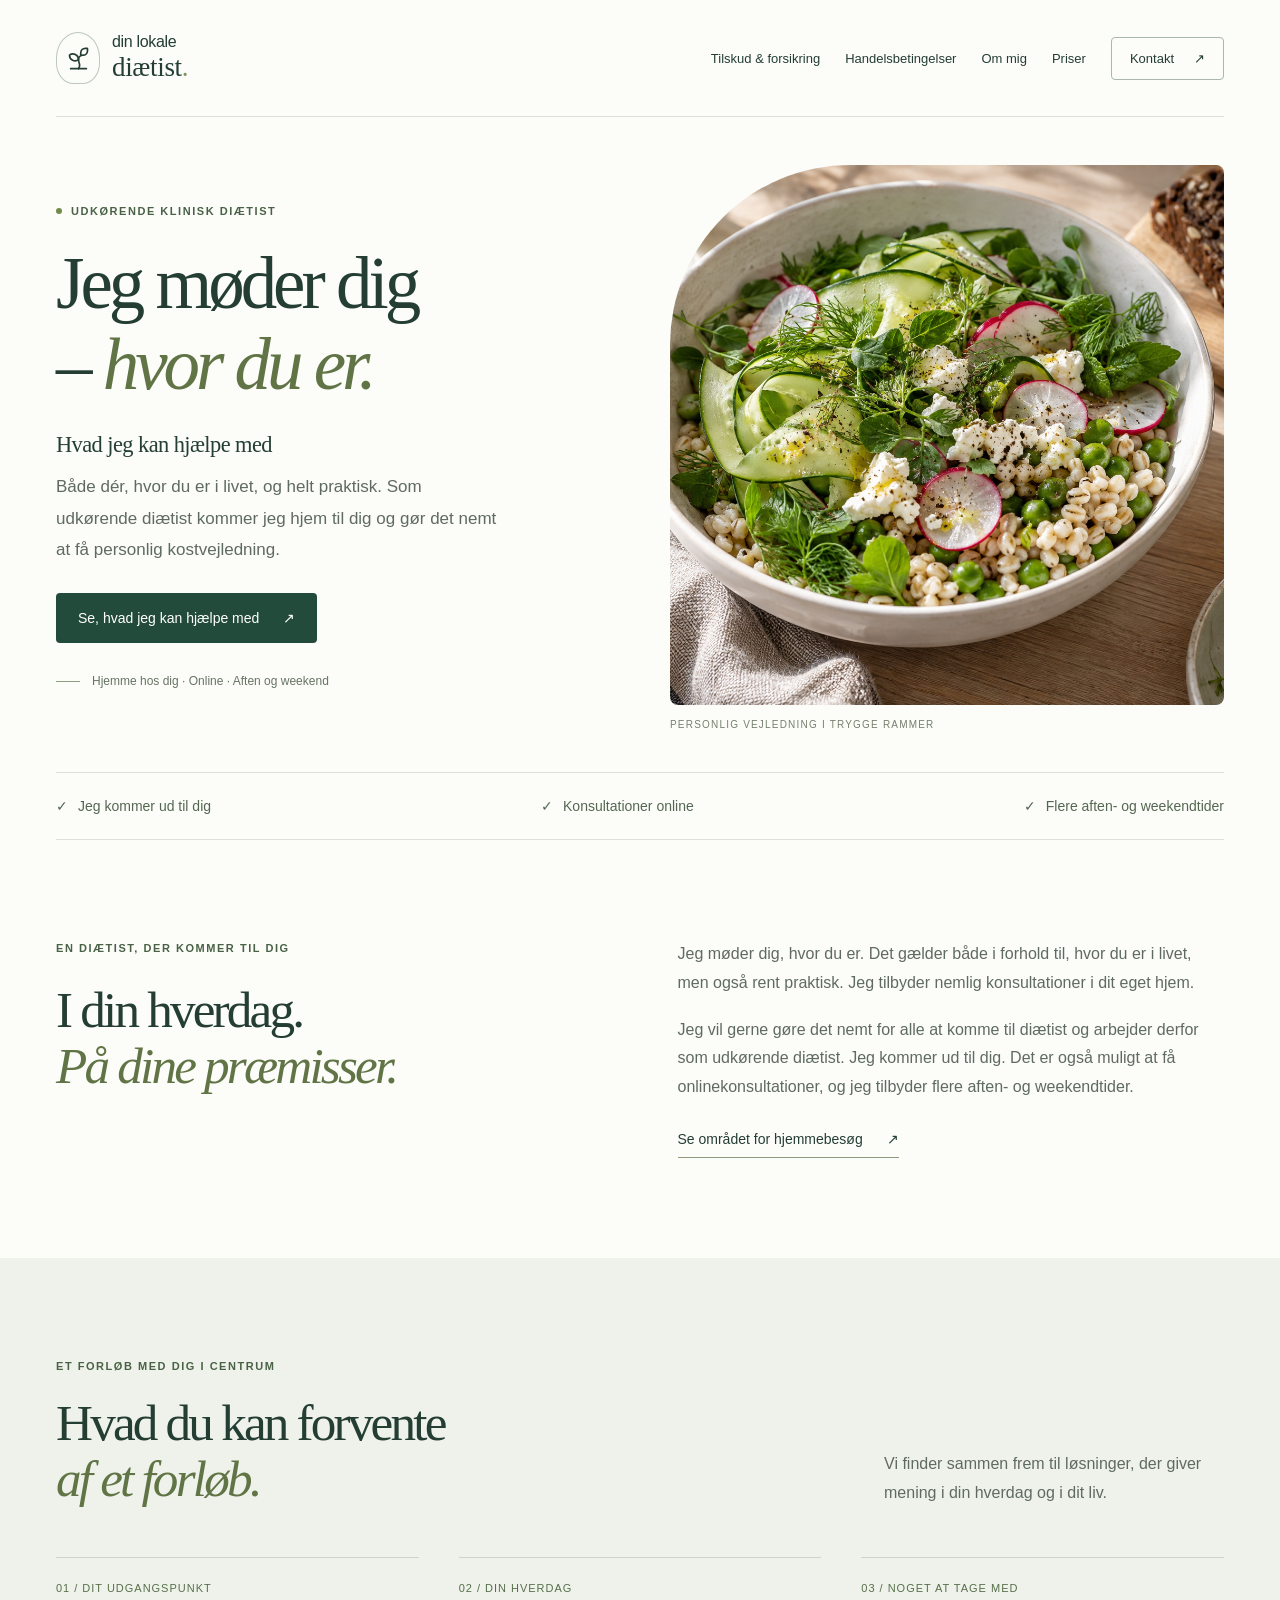
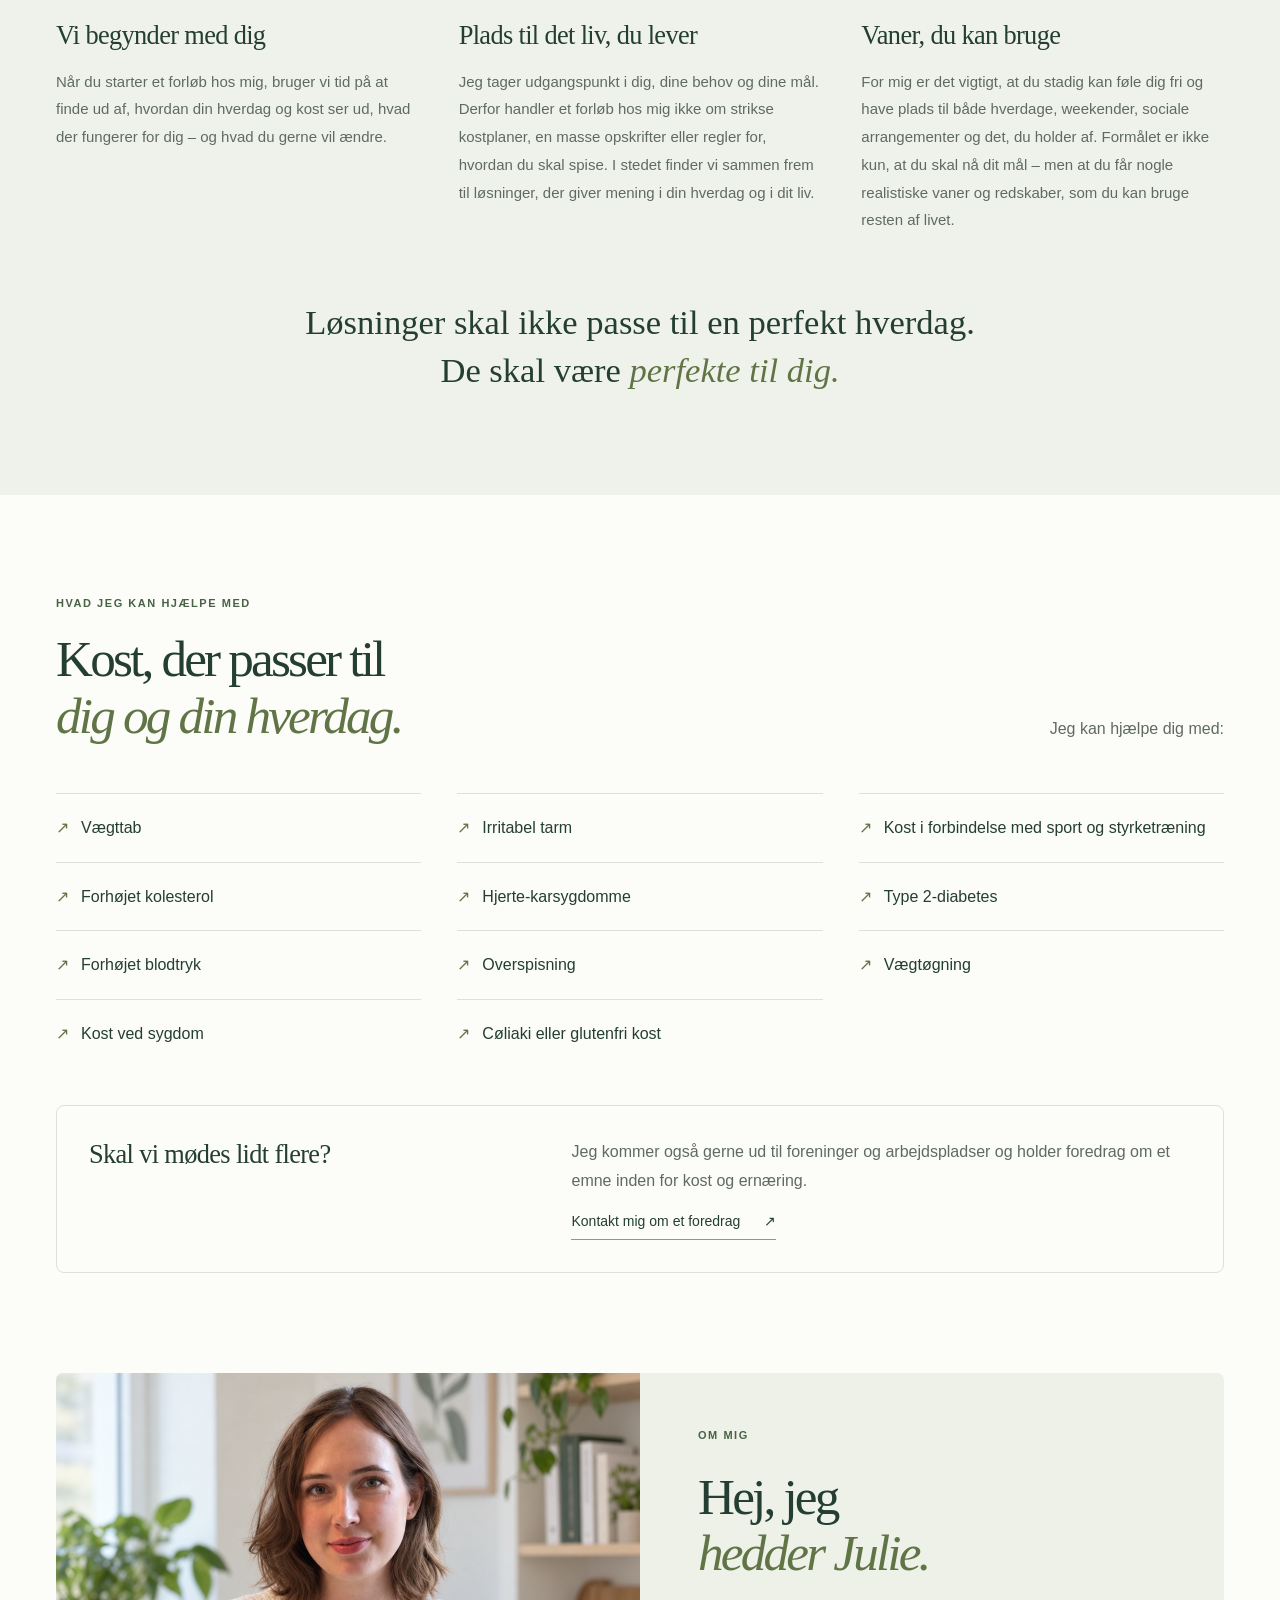
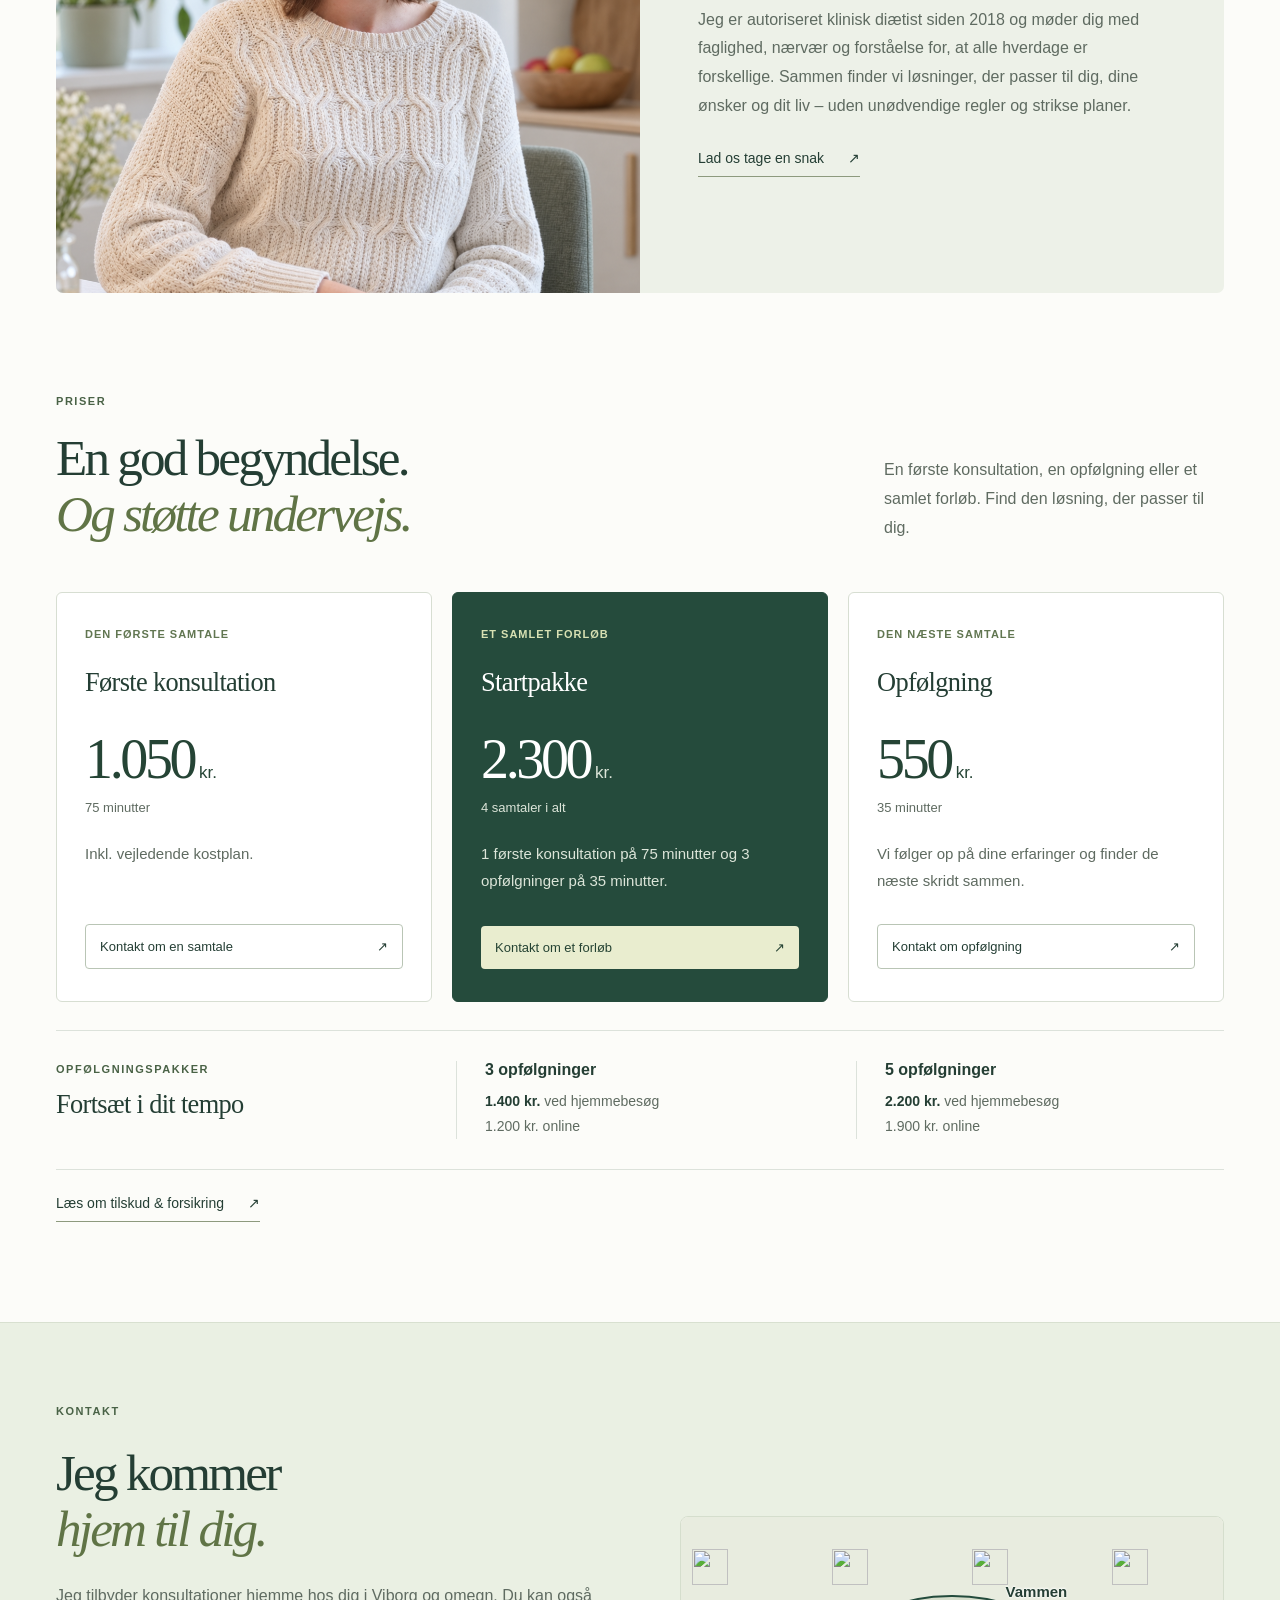
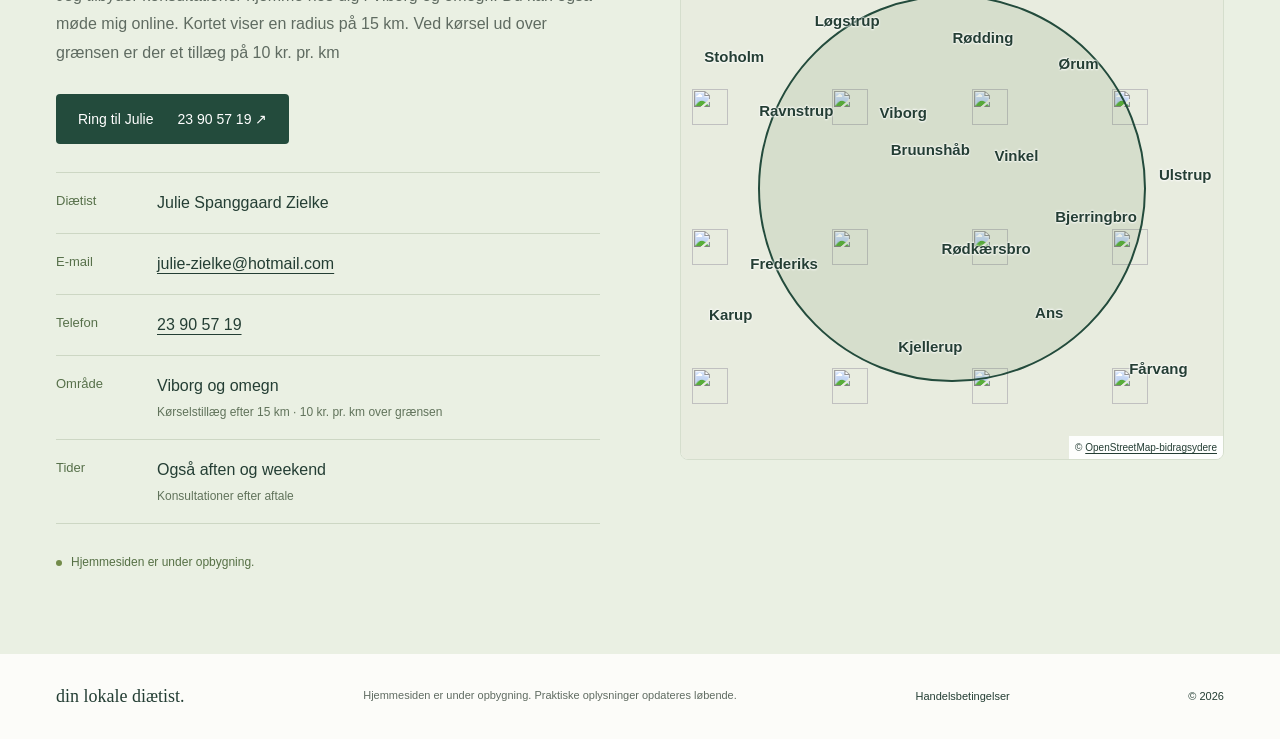
==== index.html @ ab2953da "Update dietitian website content and service information" ====
<!DOCTYPE html>
<html lang="da">
<head>
  <meta charset="utf-8">
  <meta name="viewport" content="width=device-width, initial-scale=1">
  <meta name="description" content="Julie Spanggaard Zielke – udkørende klinisk diætist nær Viborg. Personlig kostvejledning hjemme hos dig eller online, med plads til din hverdag.">
  <meta name="robots" content="noindex, nofollow">
  <meta name="theme-color" content="#254b3c">
  <title>Din lokale diætist | Jeg møder dig – hvor du er</title>
  <link rel="stylesheet" href="styles.css">
</head>
<body>
<a class="skip-link" href="#indhold">Gå til indhold</a>
<header class="site-header wrap">
  <a class="brand" href="index.html" aria-label="Din lokale diætist – forside"><span class="brand-mark" aria-hidden="true"><svg xmlns="http://www.w3.org/2000/svg" width="27" height="27" viewBox="0 0 24 24" fill="none" stroke="currentColor" stroke-width="1.5" stroke-linecap="round" stroke-linejoin="round"><path d="M14 9.536V7a4 4 0 0 1 4-4h1.5a.5.5 0 0 1 .5.5V5a4 4 0 0 1-4 4 4 4 0 0 0-4 4c0 2 1 3 1 5a5 5 0 0 1-1 3"/><path d="M4 9a5 5 0 0 1 8 4 5 5 0 0 1-8-4"/><path d="M5 21h14"/></svg></span><span>din lokale<span class="brand-bottom">diætist<span class="brand-dot">.</span></span></span></a>
  <nav aria-label="Hovedmenu">
    <a href="tilskud-og-forsikring.html">Tilskud &amp; forsikring</a>
    <a href="handelsbetingelser.html">Handelsbetingelser</a>
    <a href="#om-mig">Om mig</a>
    <a href="#priser">Priser</a>
    <a class="nav-contact" href="#kontakt">Kontakt <span aria-hidden="true">↗</span></a>
  </nav>
</header>
<main id="indhold">
  <section class="hero wrap" aria-labelledby="hero-title">
    <div class="hero-copy">
      <p class="eyebrow"><span class="small-dot"></span> Udkørende klinisk diætist</p>
      <h1 id="hero-title">Jeg møder dig<br>– <em>hvor du er.</em></h1>
      <h2 class="hero-subtitle">Hvad jeg kan hjælpe med</h2>
      <p class="hero-description">Både dér, hvor du er i livet, og helt praktisk. Som udkørende diætist kommer jeg hjem til dig og gør det nemt at få personlig kostvejledning.</p>
      <a class="button button-dark" href="#hjaelp">Se, hvad jeg kan hjælpe med <span aria-hidden="true">↗</span></a>
      <p class="hero-note"><span class="note-line"></span> Hjemme hos dig · Online · Aften og weekend</p>
    </div>
    <div class="hero-visual">
      <img class="hero-image" src="images/frokost.png" alt="En skål med perlebyg, ærter, radiser og agurk serveret med rugbrød" width="1536" height="1024" fetchpriority="high">
      <span class="image-label">Personlig vejledning i trygge rammer</span>
    </div>
  </section>
  <div class="values wrap">
    <span><span aria-hidden="true">✓</span> Jeg kommer ud til dig</span>
    <span><span aria-hidden="true">✓</span> Konsultationer online</span>
    <span><span aria-hidden="true">✓</span> Flere aften- og weekendtider</span>
  </div>
  <section class="intro wrap section-space" aria-labelledby="home-title">
    <div><p class="eyebrow">En diætist, der kommer til dig</p><h2 id="home-title">I din hverdag.<br><em>På dine præmisser.</em></h2></div>
    <div class="prose">
      <p>Jeg møder dig, hvor du er. Det gælder både i forhold til, hvor du er i livet, men også rent praktisk. Jeg tilbyder nemlig konsultationer i dit eget hjem.</p>
      <p>Jeg vil gerne gøre det nemt for alle at komme til diætist og arbejder derfor som udkørende diætist. Jeg kommer ud til dig. Det er også muligt at få onlinekonsultationer, og jeg tilbyder flere aften- og weekendtider.</p>
      <a class="text-link" href="#kontakt">Se området for hjemmebesøg <span aria-hidden="true">↗</span></a>
    </div>
  </section>
  <section class="journey" id="forloeb" aria-labelledby="journey-title">
    <div class="wrap section-space">
      <div class="section-heading"><div><p class="eyebrow">Et forløb med dig i centrum</p><h2 id="journey-title">Hvad du kan forvente<br><em>af et forløb.</em></h2></div><p>Vi finder sammen frem til løsninger, der giver mening i din hverdag og i dit liv.</p></div>
      <div class="journey-grid">
        <article class="service"><span class="step-number">01 / Dit udgangspunkt</span><h3>Vi begynder med dig</h3><p>Når du starter et forløb hos mig, bruger vi tid på at finde ud af, hvordan din hverdag og kost ser ud, hvad der fungerer for dig – og hvad du gerne vil ændre.</p></article>
        <article class="service"><span class="step-number">02 / Din hverdag</span><h3>Plads til det liv, du lever</h3><p>Jeg tager udgangspunkt i dig, dine behov og dine mål. Derfor handler et forløb hos mig ikke om strikse kostplaner, en masse opskrifter eller regler for, hvordan du skal spise. I stedet finder vi sammen frem til løsninger, der giver mening i din hverdag og i dit liv.</p></article>
        <article class="service"><span class="step-number">03 / Noget at tage med</span><h3>Vaner, du kan bruge</h3><p>For mig er det vigtigt, at du stadig kan føle dig fri og have plads til både hverdage, weekender, sociale arrangementer og det, du holder af. Formålet er ikke kun, at du skal nå dit mål – men at du får nogle realistiske vaner og redskaber, som du kan bruge resten af livet.</p></article>
      </div>
      <p class="statement">Løsninger skal ikke passe til en perfekt hverdag.<br>De skal være <em>perfekte til dig.</em></p>
    </div>
  </section>
  <section class="help wrap section-space" id="hjaelp" aria-labelledby="help-title">
    <div class="section-heading"><div><p class="eyebrow">Hvad jeg kan hjælpe med</p><h2 id="help-title">Kost, der passer til<br><em>dig og din hverdag.</em></h2></div><p>Jeg kan hjælpe dig med:</p></div>
    <ul class="help-list">
      <li>Vægttab</li><li>Irritabel tarm</li><li>Kost i forbindelse med sport og styrketræning</li><li>Forhøjet kolesterol</li><li>Hjerte-karsygdomme</li><li>Type 2-diabetes</li><li>Forhøjet blodtryk</li><li>Overspisning</li><li>Vægtøgning</li><li>Kost ved sygdom</li><li>Cøliaki eller glutenfri kost</li>
    </ul>
    <aside class="talks"><h3>Skal vi mødes lidt flere?</h3><p>Jeg kommer også gerne ud til foreninger og arbejdspladser og holder foredrag om et emne inden for kost og ernæring.</p><a class="text-link" href="#kontakt">Kontakt mig om et foredrag <span aria-hidden="true">↗</span></a></aside>
  </section>
  <section class="approach wrap" id="om-mig" aria-labelledby="about-title">
    <div class="approach-image"><img src="images/diaetist-portraet.png" alt="Julie Spanggaard Zielke sidder ved et bord i et lyst rum med grønne planter" width="1122" height="1402" loading="lazy"></div>
    <div class="approach-copy"><p class="eyebrow">Om mig</p><h2 id="about-title">Hej, jeg<br><em>hedder Julie.</em></h2><div class="prose"><p>Jeg er autoriseret klinisk diætist siden 2018 og møder dig med faglighed, nærvær og forståelse for, at alle hverdage er forskellige. Sammen finder vi løsninger, der passer til dig, dine ønsker og dit liv – uden unødvendige regler og strikse planer.</p></div><a class="text-link" href="#kontakt">Lad os tage en snak <span aria-hidden="true">↗</span></a></div>
  </section>
  <section class="pricing wrap section-space" id="priser" aria-labelledby="pricing-title">
    <div class="section-heading"><div><p class="eyebrow">Priser</p><h2 id="pricing-title">En god begyndelse.<br><em>Og støtte undervejs.</em></h2></div><p>En første konsultation, en opfølgning eller et samlet forløb. Find den løsning, der passer til dig.</p></div>
    <div class="price-grid">
      <article class="price-card"><p class="price-type">Den første samtale</p><h3>Første konsultation</h3><p class="price"><strong>1.050</strong> kr.</p><p class="duration">75 minutter</p><p>Inkl. vejledende kostplan.</p><a class="button button-outline" href="#kontakt">Kontakt om en samtale <span aria-hidden="true">↗</span></a></article>
      <article class="price-card featured"><p class="price-type">Et samlet forløb</p><h3>Startpakke</h3><p class="price"><strong>2.300</strong> kr.</p><p class="duration">4 samtaler i alt</p><p>1 første konsultation på 75 minutter og 3 opfølgninger på 35 minutter.</p><a class="button button-light" href="#kontakt">Kontakt om et forløb <span aria-hidden="true">↗</span></a></article>
      <article class="price-card"><p class="price-type">Den næste samtale</p><h3>Opfølgning</h3><p class="price"><strong>550</strong> kr.</p><p class="duration">35 minutter</p><p>Vi følger op på dine erfaringer og finder de næste skridt sammen.</p><a class="button button-outline" href="#kontakt">Kontakt om opfølgning <span aria-hidden="true">↗</span></a></article>
    </div>
    <div class="followup-packages"><div><p class="eyebrow">Opfølgningspakker</p><h3>Fortsæt i dit tempo</h3></div><div class="package"><h4>3 opfølgninger</h4><p><strong>1.400 kr.</strong> ved hjemmebesøg</p><p>1.200 kr. online</p></div><div class="package"><h4>5 opfølgninger</h4><p><strong>2.200 kr.</strong> ved hjemmebesøg</p><p>1.900 kr. online</p></div></div>
    <div class="pricing-notes"><a class="text-link" href="tilskud-og-forsikring.html">Læs om tilskud &amp; forsikring <span aria-hidden="true">↗</span></a></div>
  </section>
  <section class="contact" id="kontakt" aria-labelledby="contact-title">
    <div class="contact-inner wrap">
      <div><p class="eyebrow">Kontakt</p><h2 id="contact-title">Jeg kommer<br><em>hjem til dig.</em></h2><p>Jeg tilbyder konsultationer hjemme hos dig i Viborg og omegn. Du kan også møde mig online. Kortet viser en radius på 15 km. Ved kørsel ud over grænsen er der et tillæg på 10 kr. pr. km</p>
        <a class="button button-dark contact-call" href="tel:+4523905719">Ring til Julie <span>23 90 57 19 ↗</span></a>
        <dl class="contact-details"><div><dt>Diætist</dt><dd>Julie Spanggaard Zielke</dd></div><div><dt>E-mail</dt><dd><a href="mailto:julie-zielke@hotmail.com">julie-zielke@hotmail.com</a></dd></div><div><dt>Telefon</dt><dd><a href="tel:+4523905719">23 90 57 19</a></dd></div><div><dt>Område</dt><dd>Viborg og omegn<span>Kørselstillæg efter 15 km · 10 kr. pr. km over grænsen</span></dd></div><div><dt>Tider</dt><dd>Også aften og weekend<span>Konsultationer efter aftale</span></dd></div></dl>
        <p class="placeholder-label"><span class="small-dot"></span> Hjemmesiden er under opbygning.</p>
      </div>
      <figure class="area-map">
        <div class="osm-map">
          <div class="osm-tiles" role="img" aria-label="OpenStreetMap med bynavnene Rødkærsbro, Ans, Kjellerup, Bruunshåb, Løgstrup, Viborg, Bjerringbro, Frederiks, Karup, Ravnstrup, Rødding, Stoholm, Vammen, Ørum, Vinkel, Ulstrup og Fårvang. Den grønne cirkel viser en radius på 15 km. Ingen privat adresse er markeret.">
<img src="https://tile.openstreetmap.org/11/1075/631.png" alt="" width="256" height="256" loading="lazy" decoding="async" referrerpolicy="strict-origin-when-cross-origin" style="left:-23.69303%;top:-19.95370%;width:25.78722%;height:25.78722%">
<img src="https://tile.openstreetmap.org/11/1076/631.png" alt="" width="256" height="256" loading="lazy" decoding="async" referrerpolicy="strict-origin-when-cross-origin" style="left:2.09418%;top:-19.95370%;width:25.78722%;height:25.78722%">
<img src="https://tile.openstreetmap.org/11/1077/631.png" alt="" width="256" height="256" loading="lazy" decoding="async" referrerpolicy="strict-origin-when-cross-origin" style="left:27.88140%;top:-19.95370%;width:25.78722%;height:25.78722%">
<img src="https://tile.openstreetmap.org/11/1078/631.png" alt="" width="256" height="256" loading="lazy" decoding="async" referrerpolicy="strict-origin-when-cross-origin" style="left:53.66862%;top:-19.95370%;width:25.78722%;height:25.78722%">
<img src="https://tile.openstreetmap.org/11/1079/631.png" alt="" width="256" height="256" loading="lazy" decoding="async" referrerpolicy="strict-origin-when-cross-origin" style="left:79.45583%;top:-19.95370%;width:25.78722%;height:25.78722%">
<img src="https://tile.openstreetmap.org/11/1075/632.png" alt="" width="256" height="256" loading="lazy" decoding="async" referrerpolicy="strict-origin-when-cross-origin" style="left:-23.69303%;top:5.83351%;width:25.78722%;height:25.78722%">
<img src="https://tile.openstreetmap.org/11/1076/632.png" alt="" width="256" height="256" loading="lazy" decoding="async" referrerpolicy="strict-origin-when-cross-origin" style="left:2.09418%;top:5.83351%;width:25.78722%;height:25.78722%">
<img src="https://tile.openstreetmap.org/11/1077/632.png" alt="" width="256" height="256" loading="lazy" decoding="async" referrerpolicy="strict-origin-when-cross-origin" style="left:27.88140%;top:5.83351%;width:25.78722%;height:25.78722%">
<img src="https://tile.openstreetmap.org/11/1078/632.png" alt="" width="256" height="256" loading="lazy" decoding="async" referrerpolicy="strict-origin-when-cross-origin" style="left:53.66862%;top:5.83351%;width:25.78722%;height:25.78722%">
<img src="https://tile.openstreetmap.org/11/1079/632.png" alt="" width="256" height="256" loading="lazy" decoding="async" referrerpolicy="strict-origin-when-cross-origin" style="left:79.45583%;top:5.83351%;width:25.78722%;height:25.78722%">
<img src="https://tile.openstreetmap.org/11/1075/633.png" alt="" width="256" height="256" loading="lazy" decoding="async" referrerpolicy="strict-origin-when-cross-origin" style="left:-23.69303%;top:31.62073%;width:25.78722%;height:25.78722%">
<img src="https://tile.openstreetmap.org/11/1076/633.png" alt="" width="256" height="256" loading="lazy" decoding="async" referrerpolicy="strict-origin-when-cross-origin" style="left:2.09418%;top:31.62073%;width:25.78722%;height:25.78722%">
<img src="https://tile.openstreetmap.org/11/1077/633.png" alt="" width="256" height="256" loading="lazy" decoding="async" referrerpolicy="strict-origin-when-cross-origin" style="left:27.88140%;top:31.62073%;width:25.78722%;height:25.78722%">
<img src="https://tile.openstreetmap.org/11/1078/633.png" alt="" width="256" height="256" loading="lazy" decoding="async" referrerpolicy="strict-origin-when-cross-origin" style="left:53.66862%;top:31.62073%;width:25.78722%;height:25.78722%">
<img src="https://tile.openstreetmap.org/11/1079/633.png" alt="" width="256" height="256" loading="lazy" decoding="async" referrerpolicy="strict-origin-when-cross-origin" style="left:79.45583%;top:31.62073%;width:25.78722%;height:25.78722%">
<img src="https://tile.openstreetmap.org/11/1075/634.png" alt="" width="256" height="256" loading="lazy" decoding="async" referrerpolicy="strict-origin-when-cross-origin" style="left:-23.69303%;top:57.40794%;width:25.78722%;height:25.78722%">
<img src="https://tile.openstreetmap.org/11/1076/634.png" alt="" width="256" height="256" loading="lazy" decoding="async" referrerpolicy="strict-origin-when-cross-origin" style="left:2.09418%;top:57.40794%;width:25.78722%;height:25.78722%">
<img src="https://tile.openstreetmap.org/11/1077/634.png" alt="" width="256" height="256" loading="lazy" decoding="async" referrerpolicy="strict-origin-when-cross-origin" style="left:27.88140%;top:57.40794%;width:25.78722%;height:25.78722%">
<img src="https://tile.openstreetmap.org/11/1078/634.png" alt="" width="256" height="256" loading="lazy" decoding="async" referrerpolicy="strict-origin-when-cross-origin" style="left:53.66862%;top:57.40794%;width:25.78722%;height:25.78722%">
<img src="https://tile.openstreetmap.org/11/1079/634.png" alt="" width="256" height="256" loading="lazy" decoding="async" referrerpolicy="strict-origin-when-cross-origin" style="left:79.45583%;top:57.40794%;width:25.78722%;height:25.78722%">
<img src="https://tile.openstreetmap.org/11/1075/635.png" alt="" width="256" height="256" loading="lazy" decoding="async" referrerpolicy="strict-origin-when-cross-origin" style="left:-23.69303%;top:83.19516%;width:25.78722%;height:25.78722%">
<img src="https://tile.openstreetmap.org/11/1076/635.png" alt="" width="256" height="256" loading="lazy" decoding="async" referrerpolicy="strict-origin-when-cross-origin" style="left:2.09418%;top:83.19516%;width:25.78722%;height:25.78722%">
<img src="https://tile.openstreetmap.org/11/1077/635.png" alt="" width="256" height="256" loading="lazy" decoding="async" referrerpolicy="strict-origin-when-cross-origin" style="left:27.88140%;top:83.19516%;width:25.78722%;height:25.78722%">
<img src="https://tile.openstreetmap.org/11/1078/635.png" alt="" width="256" height="256" loading="lazy" decoding="async" referrerpolicy="strict-origin-when-cross-origin" style="left:53.66862%;top:83.19516%;width:25.78722%;height:25.78722%">
<img src="https://tile.openstreetmap.org/11/1079/635.png" alt="" width="256" height="256" loading="lazy" decoding="async" referrerpolicy="strict-origin-when-cross-origin" style="left:79.45583%;top:83.19516%;width:25.78722%;height:25.78722%">
</div>
          <span class="osm-radius" aria-hidden="true"></span>
          <div class="osm-towns" aria-hidden="true"><span class="osm-town" style="left:56.2993%;top:61.0543%">Rødkærsbro</span>
          <span class="osm-town" style="left:67.9459%;top:72.8158%">Ans</span>
          <span class="osm-town" style="left:46.0141%;top:79.0390%">Kjellerup</span>
          <span class="osm-town" style="left:45.9980%;top:42.6738%">Bruunshåb</span>
          <span class="osm-town" style="left:30.6644%;top:18.9136%">Løgstrup</span>
          <span class="osm-town" style="left:41.0000%;top:35.8571%">Viborg</span>
          <span class="osm-town" style="left:76.5714%;top:55.0000%">Bjerringbro</span>
          <span class="osm-town" style="left:19.0271%;top:63.7863%">Frederiks</span>
          <span class="osm-town osm-town-start" style="left:5.1880%;top:73.1447%">Karup</span>
          <span class="osm-town osm-town-end" style="left:23.4794%;top:35.4411%">Ravnstrup</span>
          <span class="osm-town" style="left:55.7008%;top:21.9642%">Rødding</span>
          <span class="osm-town osm-town-start" style="left:4.2857%;top:25.6074%">Stoholm</span>
          <span class="osm-town" style="left:65.5693%;top:13.5991%">Vammen</span>
          <span class="osm-town" style="left:73.3445%;top:26.8561%">Ørum</span>
          <span class="osm-town osm-town-east" style="left:54.5140%;top:43.7483%">Vinkel</span>
          <span class="osm-town osm-town-right" style="left:97.8772%;top:50.8667%">Ulstrup</span>
          <span class="osm-town" style="left:88.0820%;top:83.0951%">Fårvang</span></div>
          <span class="osm-attribution">© <a href="https://www.openstreetmap.org/copyright">OpenStreetMap-bidragsydere</a></span>
        </div>
      </figure>
    </div>
  </section>
</main>
<footer class="site-footer wrap"><a class="footer-brand" href="index.html">din lokale diætist.</a><p>Hjemmesiden er under opbygning. Praktiske oplysninger opdateres løbende.</p><a href="handelsbetingelser.html">Handelsbetingelser</a><span>© 2026</span></footer>
</body>
</html>
---- styles.css ----
:root{--background:#fcfcf9;--foreground:#243e34;--primary:#234b3c;--primary-foreground:#fff;--border:#dce2db;--ring:#426f57;--muted:#eff2eb;--muted-foreground:#5f6b61;--accent:#dae3b8;--card:#fff;--radius:.5rem}
*{box-sizing:border-box}
html{scroll-behavior:smooth;scroll-padding-top:30px}
body{margin:0;background:var(--background);color:var(--foreground);font-family:Arial,Helvetica,sans-serif;font-size:16px;-webkit-font-smoothing:antialiased}
a{color:inherit;text-decoration:none;-webkit-tap-highlight-color:transparent}
a:focus-visible{outline:3px solid var(--ring);outline-offset:6px}
p{line-height:1.8;margin:0;color:var(--muted-foreground)}
h1,h2,h3,h4{margin:0;font-weight:400}
h1,h2,h3,.statement{font-family:Georgia,'Times New Roman',serif}
h1,h2{letter-spacing:-.055em;line-height:1.1}
h1{font-size:clamp(3.5rem,5.7vw,5.6rem)}
h2{font-size:clamp(2.6rem,4vw,4rem)}
h3{font-size:1.65rem;letter-spacing:-.025em;line-height:1.25}
h4{font-weight:600;font-size:1rem}
em{font-weight:400;color:#607446}
img{display:block;width:100%;object-fit:cover}
.wrap{width:min(1220px,calc(100% - 112px));margin-inline:auto}
.site-header{display:flex;justify-content:space-between;align-items:center;gap:32px;min-height:117px;border-bottom:1px solid var(--border)}
.brand{display:flex;gap:12px;align-items:center;font-size:16px;line-height:1.2;letter-spacing:-.02em;flex-shrink:0}
.brand-mark{width:44px;height:52px;display:grid;place-items:center;border:1px solid #bdc9bc;border-radius:50% 50% 40% 40%;font-family:Georgia,serif;font-size:35px}
.brand-bottom{display:block;font-size:27px;font-family:Georgia,serif}
.brand-dot{color:#82935b}
.site-header nav{display:flex;align-items:center;gap:25px;font-size:13px}
.site-header nav>a:hover,.site-header nav>a[aria-current="page"]{color:#49643a;text-decoration:underline;text-underline-offset:6px}
.nav-contact{display:flex;align-items:center;gap:20px;border:1px solid #aab7ab;border-radius:4px;padding:13px 18px}
.hero{display:grid;grid-template-columns:1fr 1fr;gap:60px;padding-top:48px;padding-bottom:42px;align-items:center}
.eyebrow{font-size:11px;font-weight:600;letter-spacing:.14em;text-transform:uppercase;color:#496246;display:flex;gap:9px;align-items:center;margin-bottom:24px;line-height:1.6}
.small-dot{width:6px;height:6px;border-radius:50%;background:#738b4a;display:inline-block;flex-shrink:0}
.hero-subtitle{font-size:1.4rem;letter-spacing:-.025em;margin-top:28px}
.hero-description{max-width:450px;font-size:17px;line-height:1.85;margin:14px 0 27px}
.button{display:flex;align-items:center;justify-content:space-between;gap:24px;width:fit-content;padding:17px 22px;border-radius:4px;font-size:14px;font-weight:500;transition:background .2s,transform .2s}
.button:hover{transform:translateY(-2px)}
.button-dark{background:var(--primary);color:var(--primary-foreground)}
.button-dark:hover{background:#163c2c}
.hero-note{display:flex;align-items:center;gap:12px;font-size:12px;color:#687464;margin-top:28px}
.note-line{width:24px;height:1px;background:#8d9d80;flex-shrink:0}
.hero-visual{position:relative;padding-bottom:25px}
.hero-image{height:540px;border-radius:180px 8px 8px 8px;object-position:53% center}
.image-caption{position:absolute;right:-18px;bottom:64px;padding:22px 30px;background:#edf1db;border-radius:5px;box-shadow:0 4px 24px #15301c0a;font-family:Georgia,serif;font-size:25px;line-height:1.25;transform:rotate(-3deg)}
.image-caption em{color:#3e5a37}
.image-label{position:absolute;bottom:0;left:0;letter-spacing:.12em;text-transform:uppercase;font-size:10px;color:#74806d}
.values{border-block:1px solid var(--border);display:flex;align-items:center;justify-content:space-between;gap:20px;padding-block:25px;font-size:14px;color:#556752}
.values>span{display:flex;align-items:center;gap:10px}
.section-space{padding-block:100px}
.intro{display:grid;grid-template-columns:1fr 1fr;gap:75px}
.prose p+p{margin-top:18px}
.section-heading{display:flex;align-items:flex-end;justify-content:space-between;gap:50px;margin-bottom:49px}
.section-heading>p{max-width:340px;font-size:16px}
.section-heading .eyebrow{margin-bottom:19px}
.journey{background:var(--muted)}
.journey-grid{display:grid;grid-template-columns:repeat(3,1fr);gap:40px}
.service{border-top:1px solid #ccd5c7;padding-top:24px}
.step-number{display:block;font-size:11px;letter-spacing:.09em;text-transform:uppercase;color:#57704a;margin-bottom:25px}
.service h3{margin-bottom:16px}
.service p{font-size:15px;line-height:1.85}
.statement{font-size:clamp(1.7rem,2.7vw,2.6rem);line-height:1.4;text-align:center;color:var(--foreground);margin:64px auto 0;max-width:890px}
.help-list{list-style:none;margin:0;padding:0;display:grid;grid-template-columns:repeat(3,1fr);column-gap:36px}
.help-list li{border-top:1px solid var(--border);padding:21px 0;display:flex;align-items:baseline;gap:12px;line-height:1.6}
.help-list li::before{content:'↗';color:#607446;flex-shrink:0}
.talks{display:grid;grid-template-columns:1fr 1.4fr;gap:14px 40px;border:1px solid var(--border);border-radius:var(--radius);padding:32px;margin-top:38px}
.talks .text-link{grid-column:2;margin-top:0}
.approach{display:grid;grid-template-columns:1fr 1fr;background:#edf1e8;border-radius:7px;overflow:hidden}
.approach-image{position:relative;min-height:520px}
.approach-image img{position:absolute;inset:0;height:100%;object-position:center 28%}
.approach-copy{padding:54px 58px}
.approach-copy h2{margin-bottom:24px}
.text-link{font-size:14px;display:flex;align-items:center;gap:24px;margin-top:26px;width:fit-content;padding-bottom:7px;border-bottom:1px solid #8d9a7e;line-height:1.6}
.text-link:hover{color:#49643a;border-color:var(--primary)}
.price-grid{display:grid;grid-template-columns:repeat(3,1fr);gap:20px}
.price-card{display:flex;flex-direction:column;border:1px solid #d7ded2;border-radius:6px;padding:32px 28px;background:var(--card)}
.price-type{font-size:11px;letter-spacing:.09em;text-transform:uppercase;color:#617651;margin-bottom:22px;font-weight:600}
.price{margin-top:24px;color:#254435;font-size:17px}
.price strong{font-family:Georgia,serif;font-size:3.5rem;line-height:1.3;font-weight:400;letter-spacing:-.06em}
.duration{font-size:13px;margin-bottom:20px}
.price-card>p:last-of-type{padding-bottom:30px;font-size:15px}
.price-card .button{width:100%;margin-top:auto;padding:14px;font-size:13px;gap:12px}
.button-outline{border:1px solid #b9c5b5}
.button-outline:hover{background:#eff3e9}
.featured{background:#254b3c;color:#fff;border-color:#254b3c}
.featured p{color:#dce5d9}
.featured .price-type{color:#d8e1b3}
.featured .price strong{color:#fff}
.button-light{background:#e9edcf;color:#254333}
.button-light:hover{background:#f7f9e9}
.followup-packages{display:grid;grid-template-columns:1fr 1fr 1fr;gap:32px;margin-top:28px;padding:30px 0;border-block:1px solid var(--border)}
.followup-packages .eyebrow{margin-bottom:10px}
.package{padding-left:28px;border-left:1px solid var(--border)}
.package h4{margin-bottom:10px}
.package p{font-size:14px}
.package strong{color:var(--foreground)}
.pricing-notes{display:flex;align-items:baseline;justify-content:space-between;gap:30px;margin-top:22px}
.pricing-notes p{font-size:13px;max-width:590px}
.pricing-notes .text-link{margin-top:0;flex-shrink:0}
.contact{background:#eaf0e3;border-top:1px solid #d8e0d0}
.contact-inner{padding-block:80px;display:grid;grid-template-columns:1fr 1fr;gap:80px;align-items:center}
.contact h2{margin-bottom:24px}
.contact-call{margin-top:26px}
.contact-details{margin:28px 0 0}
.contact-details>div{display:grid;grid-template-columns:85px 1fr;padding:18px 0;border-bottom:1px solid #cdd7c4;gap:16px}
.contact-details>div:first-child{border-top:1px solid #cdd7c4}
.contact-details dt{font-size:13px;color:#57704a;line-height:1.6}
.contact-details dd{margin:0;font-size:16px;line-height:1.5;overflow-wrap:anywhere}
.contact-details dd a{text-decoration:underline;text-underline-offset:4px}
.contact-details dd span{display:block;font-size:12px;color:#61735b;margin-top:5px}
.placeholder-label{display:flex;gap:9px;align-items:center;font-size:12px;color:#567045;margin-top:28px}
.area-map{margin:0;background:#f7f8f2;border:1px solid #d5decd;border-radius:var(--radius);overflow:hidden}
.osm-map{position:relative;aspect-ratio:1;overflow:hidden;background:#e8ecdf;isolation:isolate}
.osm-tiles{position:absolute;inset:0;overflow:hidden}
.osm-tiles img{position:absolute;max-width:none;object-fit:fill}
.osm-radius{position:absolute;left:14.285714%;top:14.285714%;width:71.428572%;height:71.428572%;border:2px solid #234b3c;border-radius:50%;background:rgb(86 126 65 / 12%);pointer-events:none}
.osm-towns{position:absolute;inset:0;pointer-events:none}
.osm-town{position:absolute;transform:translate(-50%,-50%);background:none;color:#243e34;font-size:15px;font-weight:600;line-height:1.4;white-space:nowrap;text-shadow:0 1px 2px #fff,0 -1px 2px #fff}
.osm-town-start{transform:translate(0,-50%)}
.osm-town-end{transform:translate(calc(-50% - 12px),-50%)}
.osm-town-east{transform:translate(18px,-50%)}
.osm-town-right{transform:translate(-100%,-140%)}
.osm-attribution{position:absolute;right:0;bottom:0;padding:4px 6px;background:#ffffffed;color:#243e34;font-size:10px;line-height:1.5}
.osm-attribution a{text-decoration:underline;text-underline-offset:2px}
.area-map figcaption{display:flex;flex-direction:column;align-items:flex-start;gap:12px;padding:22px 24px;font-size:12px;border-top:1px solid var(--border);line-height:1.5}
.area-map figcaption>span{display:flex;align-items:center;gap:8px}
.area-map figcaption a{text-decoration:underline;text-underline-offset:3px}
.area-map small{color:var(--muted-foreground);font-size:10px}
.map-key{display:inline-block;width:12px;height:12px;border:1px solid #426f57;border-radius:50%;background:#dae3b8}
.site-footer{display:flex;align-items:center;justify-content:space-between;gap:28px;padding-block:32px}
.footer-brand{font-family:Georgia,serif;font-size:18px;white-space:nowrap}
.site-footer p{font-size:11px;line-height:1.6;max-width:390px}
.site-footer>a:not(.footer-brand),.site-footer>span{font-size:11px;white-space:nowrap}
.skip-link{position:fixed;left:20px;top:-100px;z-index:10;background:#fff;padding:15px}
.skip-link:focus{top:20px}
.document{max-width:850px;padding-block:70px 100px;min-height:65vh}
.back-link{display:inline-block;font-size:13px;border-bottom:1px solid var(--border);padding-bottom:6px;margin-bottom:45px}
.document h1{font-size:clamp(2.7rem,5vw,4.5rem);margin-bottom:30px;overflow-wrap:anywhere}
.document h2{font-size:2rem;margin-bottom:18px;letter-spacing:-.035em}
.document section{padding-top:36px;margin-top:36px;border-top:1px solid var(--border)}
.document .notice{background:var(--muted);border-radius:var(--radius);padding:20px 24px;font-size:14px}
.document p+p{margin-top:16px}
.document li{line-height:1.8;margin-bottom:12px;color:var(--muted-foreground)}
.document p a{text-decoration:underline;text-underline-offset:3px}
@media(min-width:1500px){.hero{padding-top:60px}.hero-image{height:570px}}
@media(max-width:1100px){.wrap{width:calc(100% - 64px)}.site-header{flex-wrap:wrap;gap:20px;padding-block:25px}.site-header nav{gap:22px}.hero{gap:35px}.hero-image{height:500px}.hero h1{font-size:4rem}.approach-copy{padding:40px 35px}.price-card{padding:26px 20px}.contact-inner{gap:40px}.intro{gap:40px}.values{font-size:13px}.pricing-notes{display:block}.pricing-notes .text-link{margin-top:16px}}
@media(max-width:760px){
  .wrap{width:calc(100% - 40px)}
  .site-header{display:block;padding-block:22px}
  .brand-mark{width:34px;height:43px;font-size:28px}.brand{gap:8px;font-size:12px}.brand-bottom{font-size:23px}
  .site-header nav{margin-top:22px;flex-wrap:wrap;gap:17px 22px;font-size:12px}.nav-contact{gap:12px;padding:8px 12px}
  .hero{grid-template-columns:1fr;padding-top:42px;gap:35px;padding-bottom:30px}.hero h1{font-size:clamp(3rem,10vw,4.8rem)}
  .hero-subtitle{font-size:1.4rem;margin-top:25px}.hero-description{max-width:470px;margin:14px 0 23px;font-size:16px}.hero-note{margin-top:24px;font-size:11px;gap:8px}
  .hero-image{height:420px;border-top-left-radius:130px}.hero-visual{margin-right:8px}.image-caption{right:-8px;bottom:59px;font-size:24px}
  .values{display:grid;gap:15px;padding-block:24px;font-size:13px}.section-space{padding-block:64px}
  .intro{grid-template-columns:1fr;gap:28px}.section-heading{display:block;margin-bottom:35px}.section-heading>p{margin-top:25px;max-width:480px}
  .journey-grid{grid-template-columns:1fr;gap:30px}.step-number{margin-bottom:18px}.service h3{font-size:1.75rem}.service p{max-width:550px}.statement{margin-top:40px;text-align:left}
  .help-list{grid-template-columns:1fr 1fr;column-gap:22px}.help-list li{font-size:14px;padding-block:18px;gap:8px}
  .talks{display:block;padding:25px}.talks p{margin-top:16px}.talks .text-link{margin-top:18px}
  .approach{grid-template-columns:1fr}.approach-image{min-height:0;aspect-ratio:4 / 5}.approach-copy{padding:36px 27px}
  .price-grid{grid-template-columns:1fr;gap:22px}.price-card{padding:30px}.followup-packages{grid-template-columns:1fr;gap:24px}.package{padding:22px 0 0;border-left:0;border-top:1px solid var(--border)}
  .contact-inner{grid-template-columns:1fr;gap:38px;padding-block:54px}.contact-details>div{grid-template-columns:75px 1fr}
  .site-footer{flex-wrap:wrap;gap:18px;padding-block:28px}.site-footer p{order:3;flex-basis:100%;max-width:none}.site-footer>span{margin-left:auto}
  .document{padding-block:40px 64px}.back-link{margin-bottom:32px}
}
@media(max-width:370px){.help-list{grid-template-columns:1fr}.hero h1{font-size:2.85rem}.hero-image{height:360px}.hero-note .note-line{display:none}.button{font-size:13px;padding:16px;gap:12px}.image-label{font-size:9px}}
@media(prefers-reduced-motion:reduce){html{scroll-behavior:auto}*,*::before,*::after{transition:none!important}}
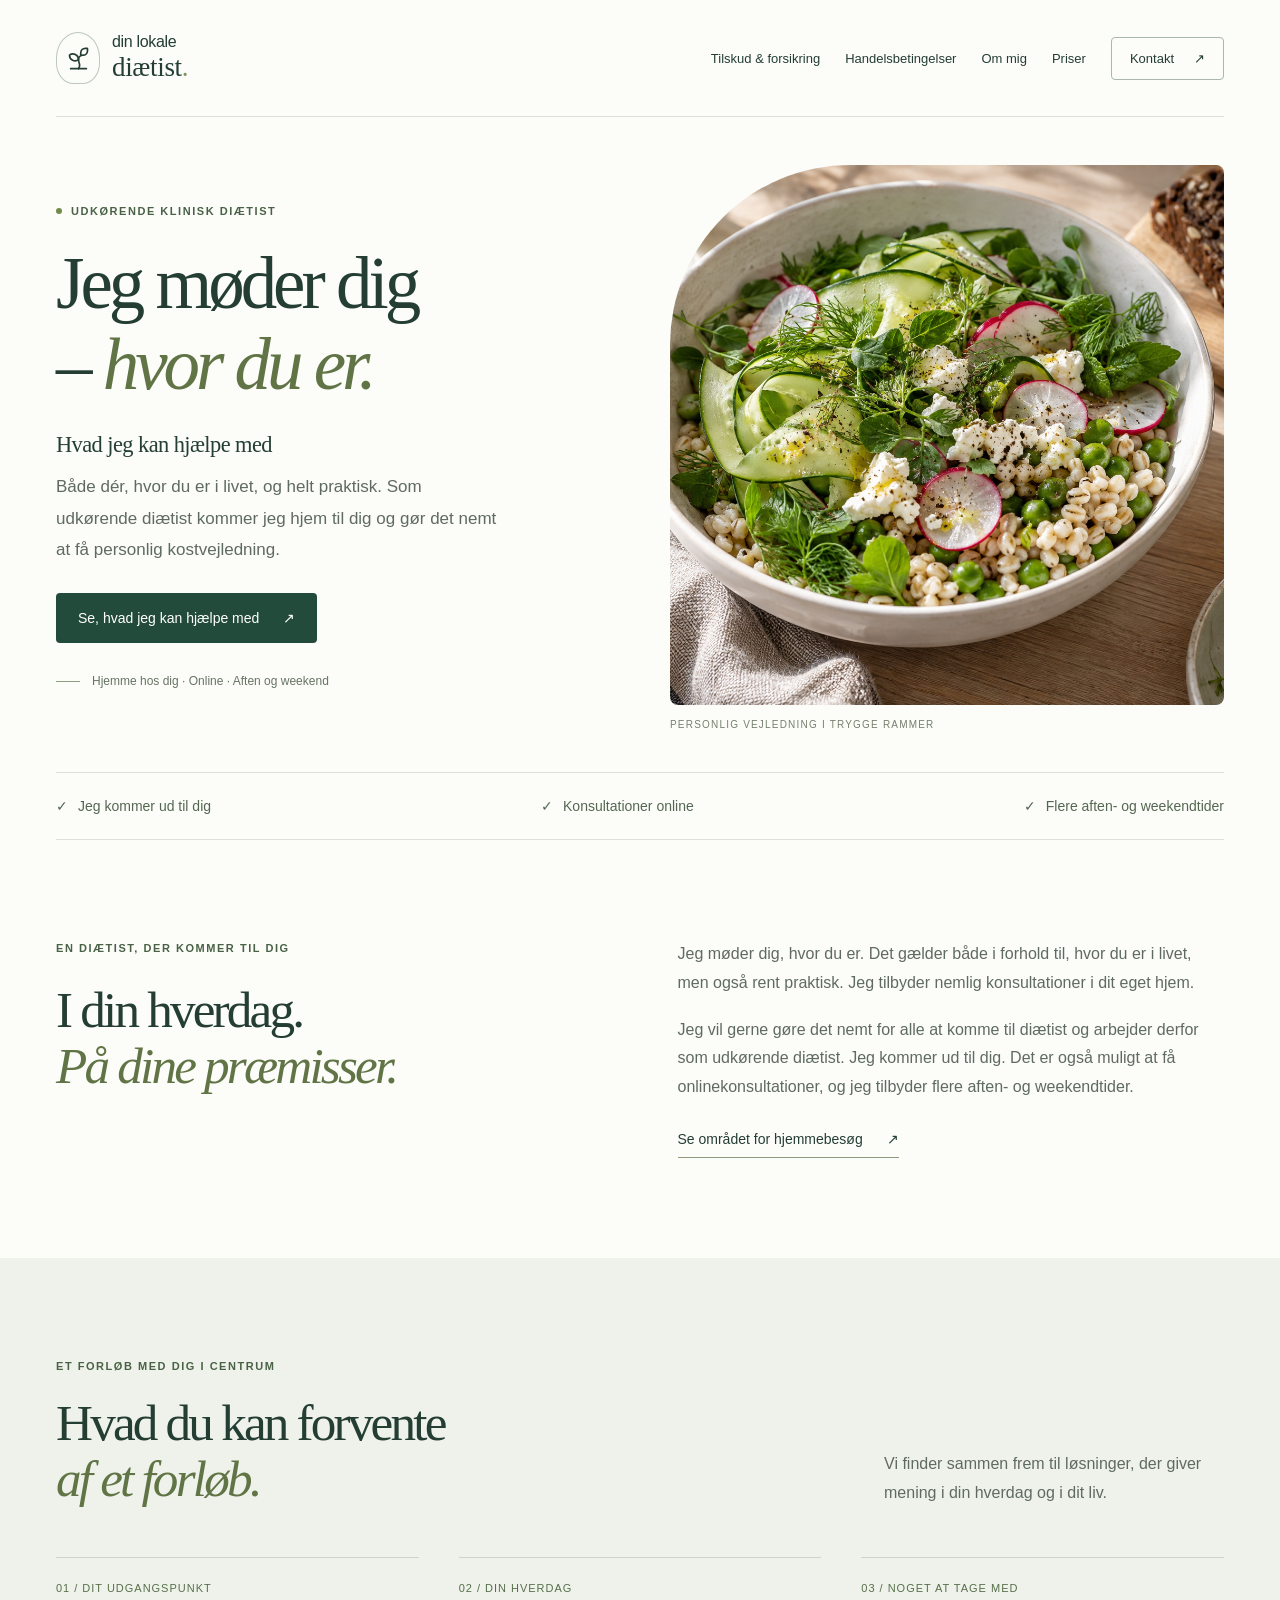
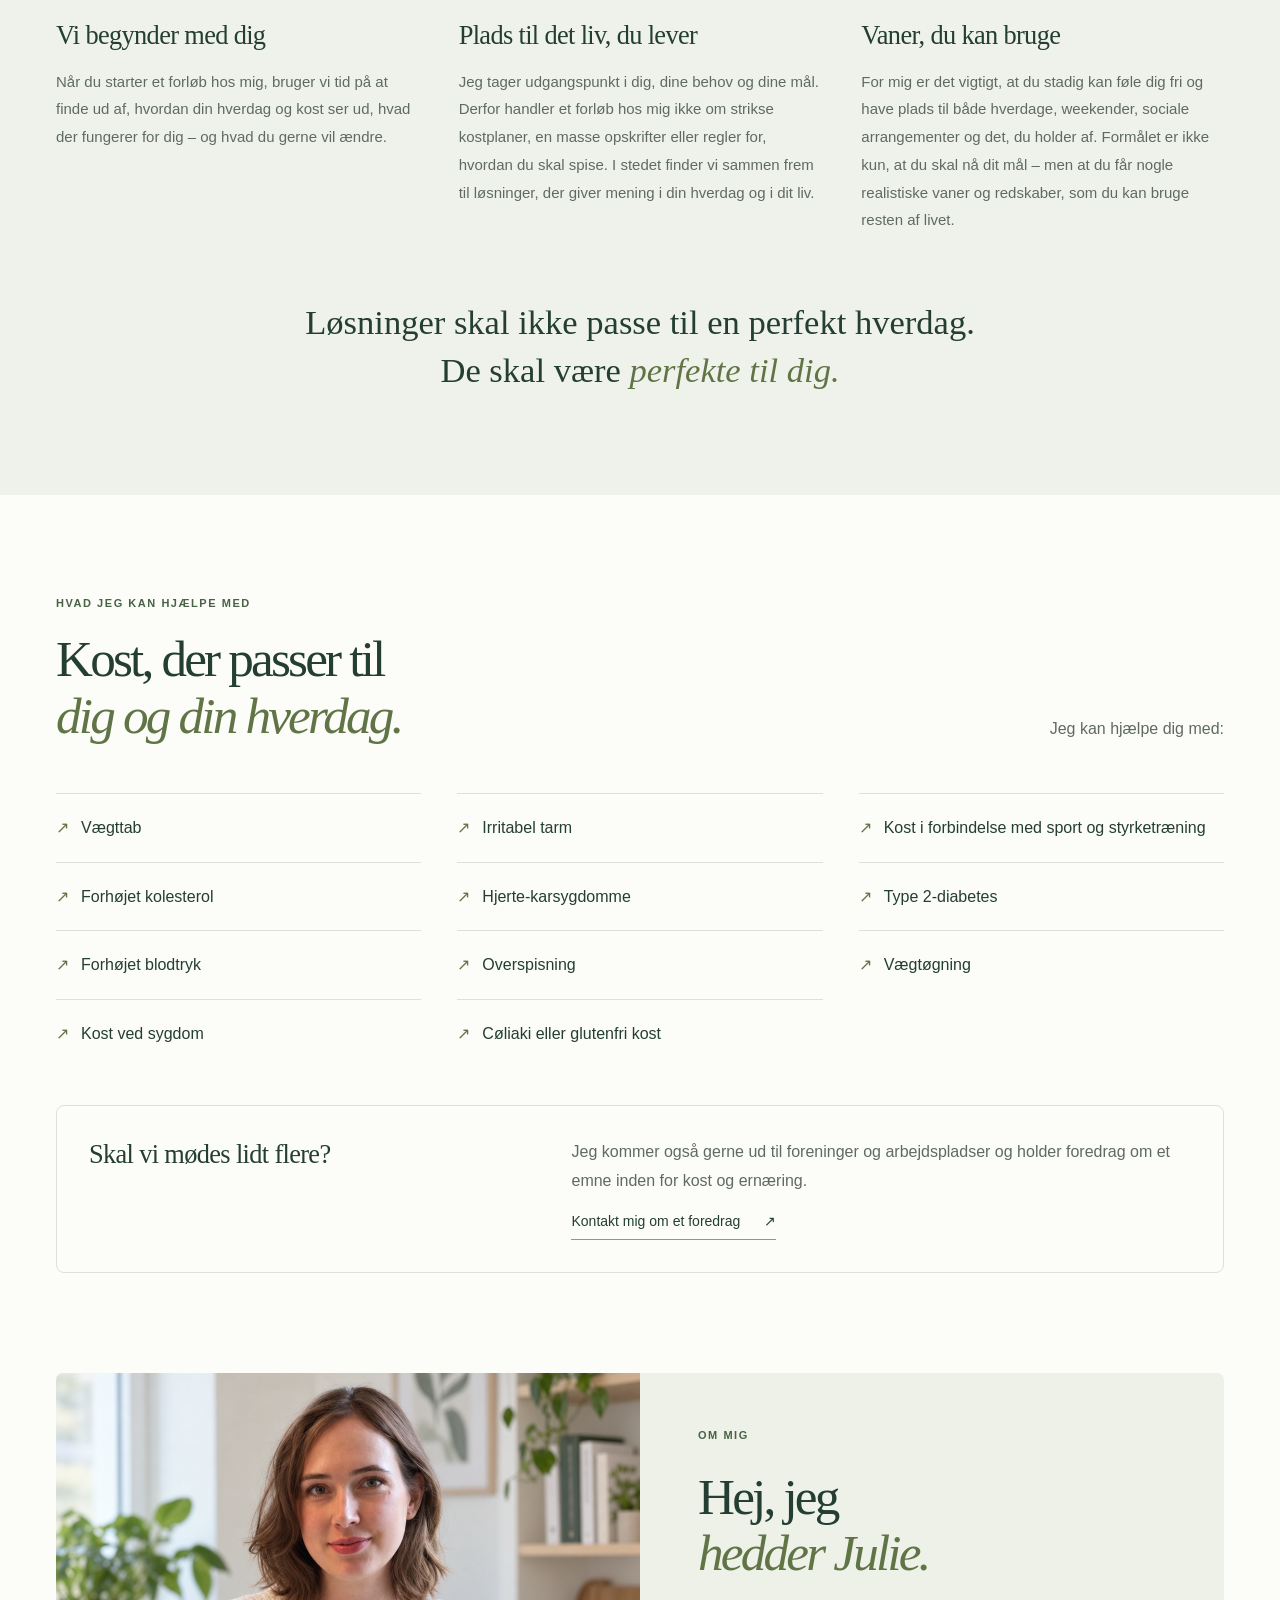
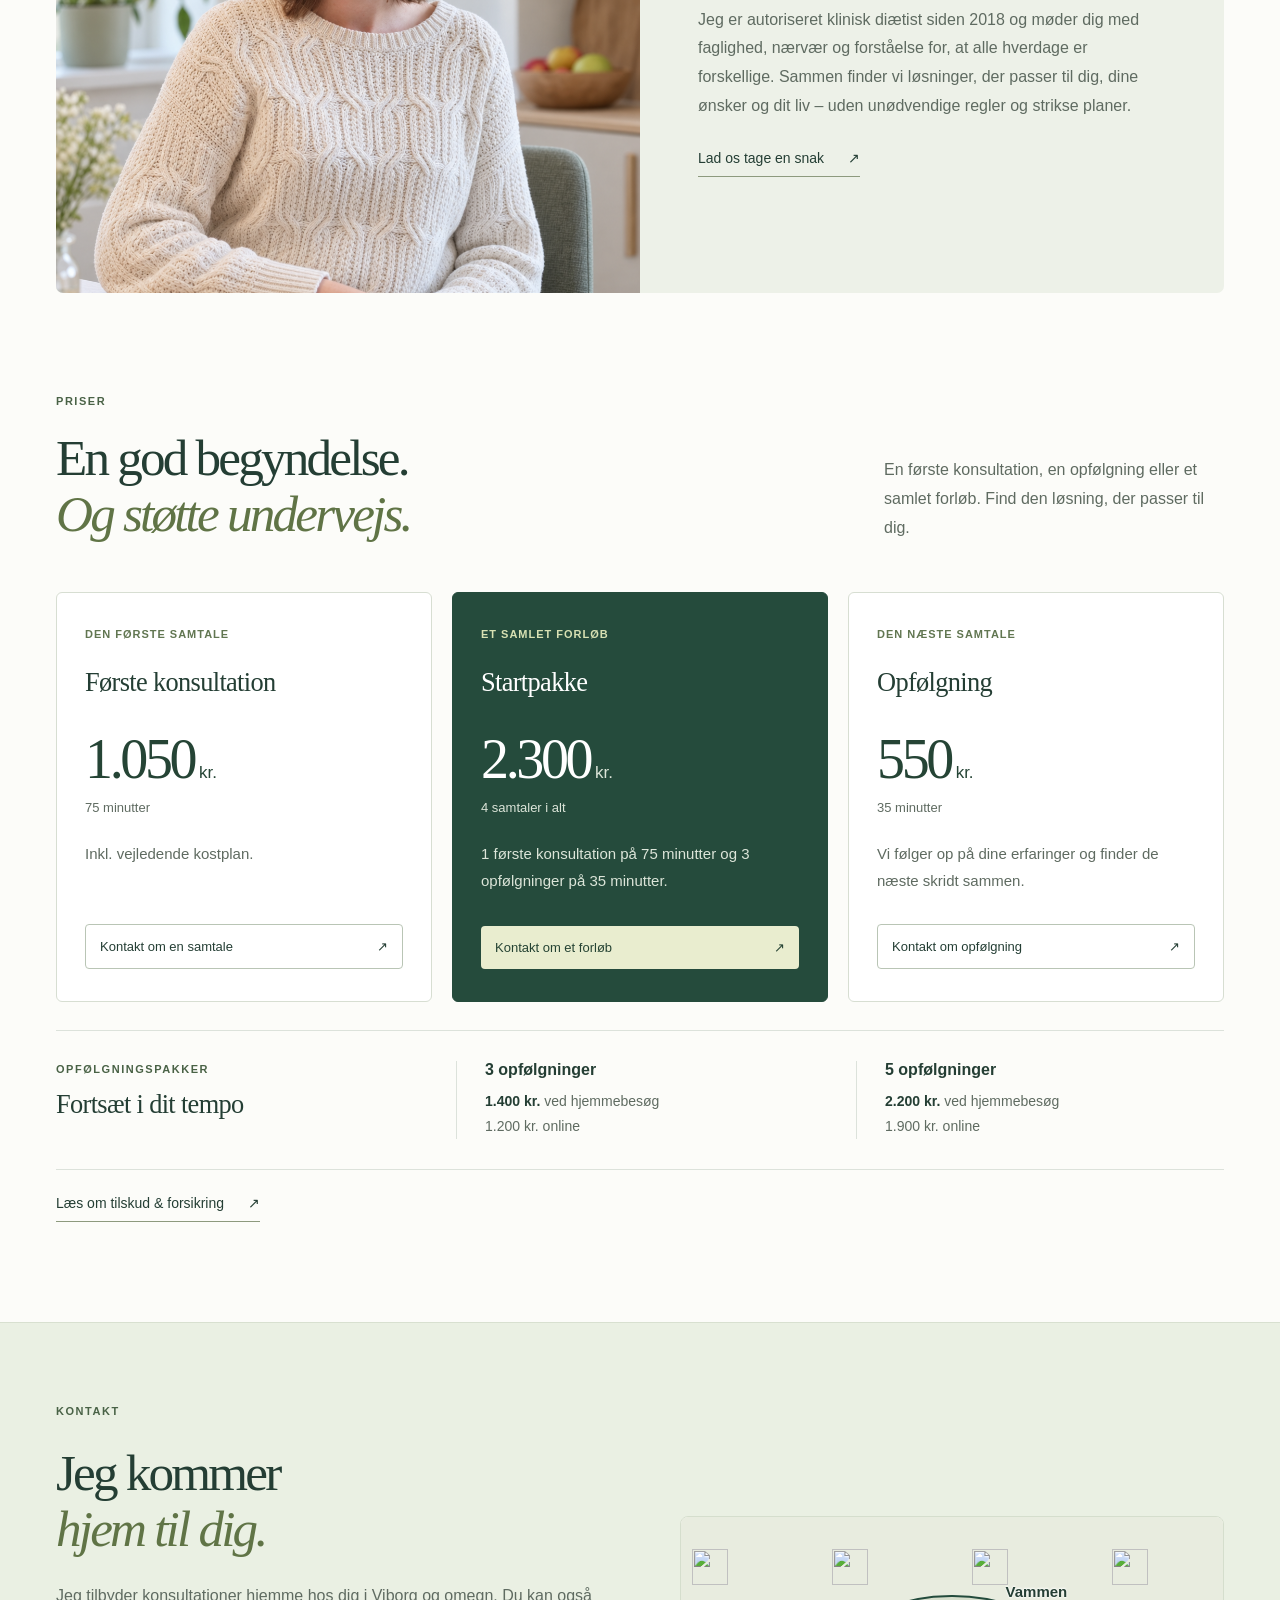
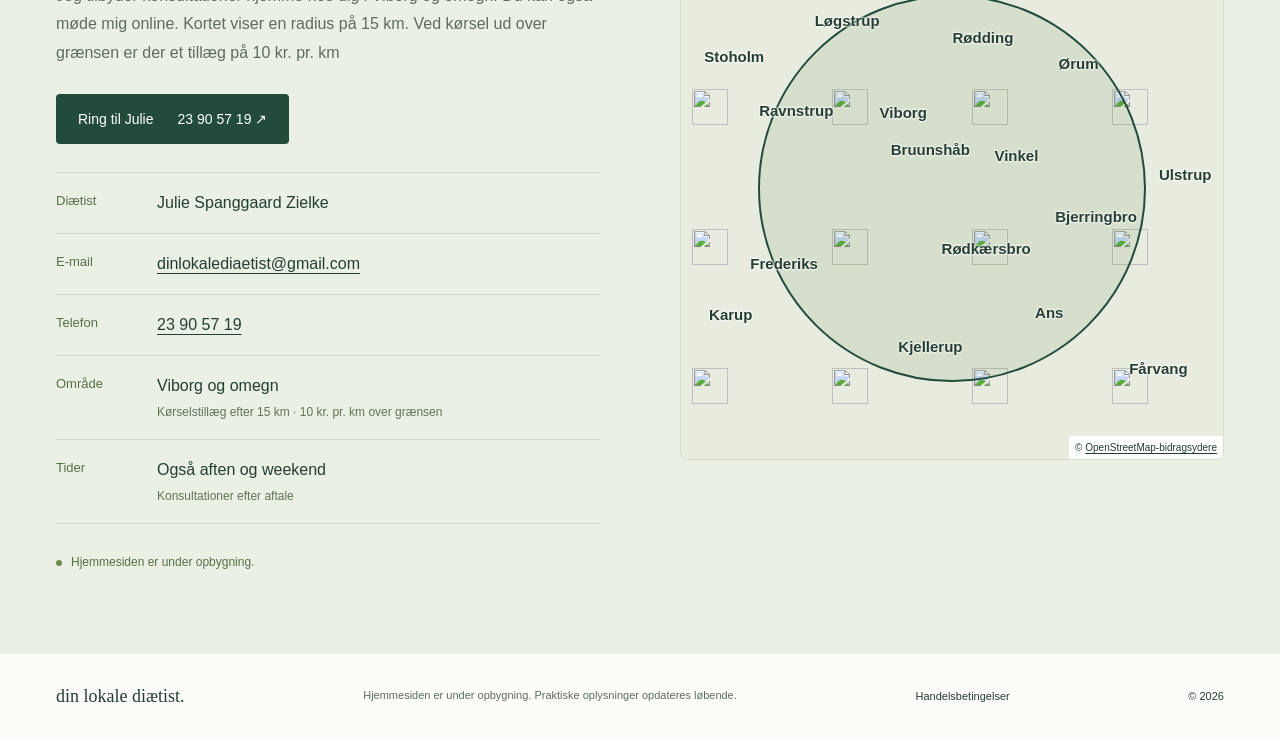
==== commit 87a1e47a: "Update contact email address" ====
--- a/index.html
+++ b/index.html
@@ -85,7 +85,7 @@
     <div class="contact-inner wrap">
       <div><p class="eyebrow">Kontakt</p><h2 id="contact-title">Jeg kommer<br><em>hjem til dig.</em></h2><p>Jeg tilbyder konsultationer hjemme hos dig i Viborg og omegn. Du kan også møde mig online. Kortet viser en radius på 15 km. Ved kørsel ud over grænsen er der et tillæg på 10 kr. pr. km</p>
         <a class="button button-dark contact-call" href="tel:+4523905719">Ring til Julie <span>23 90 57 19 ↗</span></a>
-        <dl class="contact-details"><div><dt>Diætist</dt><dd>Julie Spanggaard Zielke</dd></div><div><dt>E-mail</dt><dd><a href="mailto:julie-zielke@hotmail.com">julie-zielke@hotmail.com</a></dd></div><div><dt>Telefon</dt><dd><a href="tel:+4523905719">23 90 57 19</a></dd></div><div><dt>Område</dt><dd>Viborg og omegn<span>Kørselstillæg efter 15 km · 10 kr. pr. km over grænsen</span></dd></div><div><dt>Tider</dt><dd>Også aften og weekend<span>Konsultationer efter aftale</span></dd></div></dl>
+        <dl class="contact-details"><div><dt>Diætist</dt><dd>Julie Spanggaard Zielke</dd></div><div><dt>E-mail</dt><dd><a href="mailto:dinlokalediaetist@gmail.com">dinlokalediaetist@gmail.com</a></dd></div><div><dt>Telefon</dt><dd><a href="tel:+4523905719">23 90 57 19</a></dd></div><div><dt>Område</dt><dd>Viborg og omegn<span>Kørselstillæg efter 15 km · 10 kr. pr. km over grænsen</span></dd></div><div><dt>Tider</dt><dd>Også aften og weekend<span>Konsultationer efter aftale</span></dd></div></dl>
         <p class="placeholder-label"><span class="small-dot"></span> Hjemmesiden er under opbygning.</p>
       </div>
       <figure class="area-map">
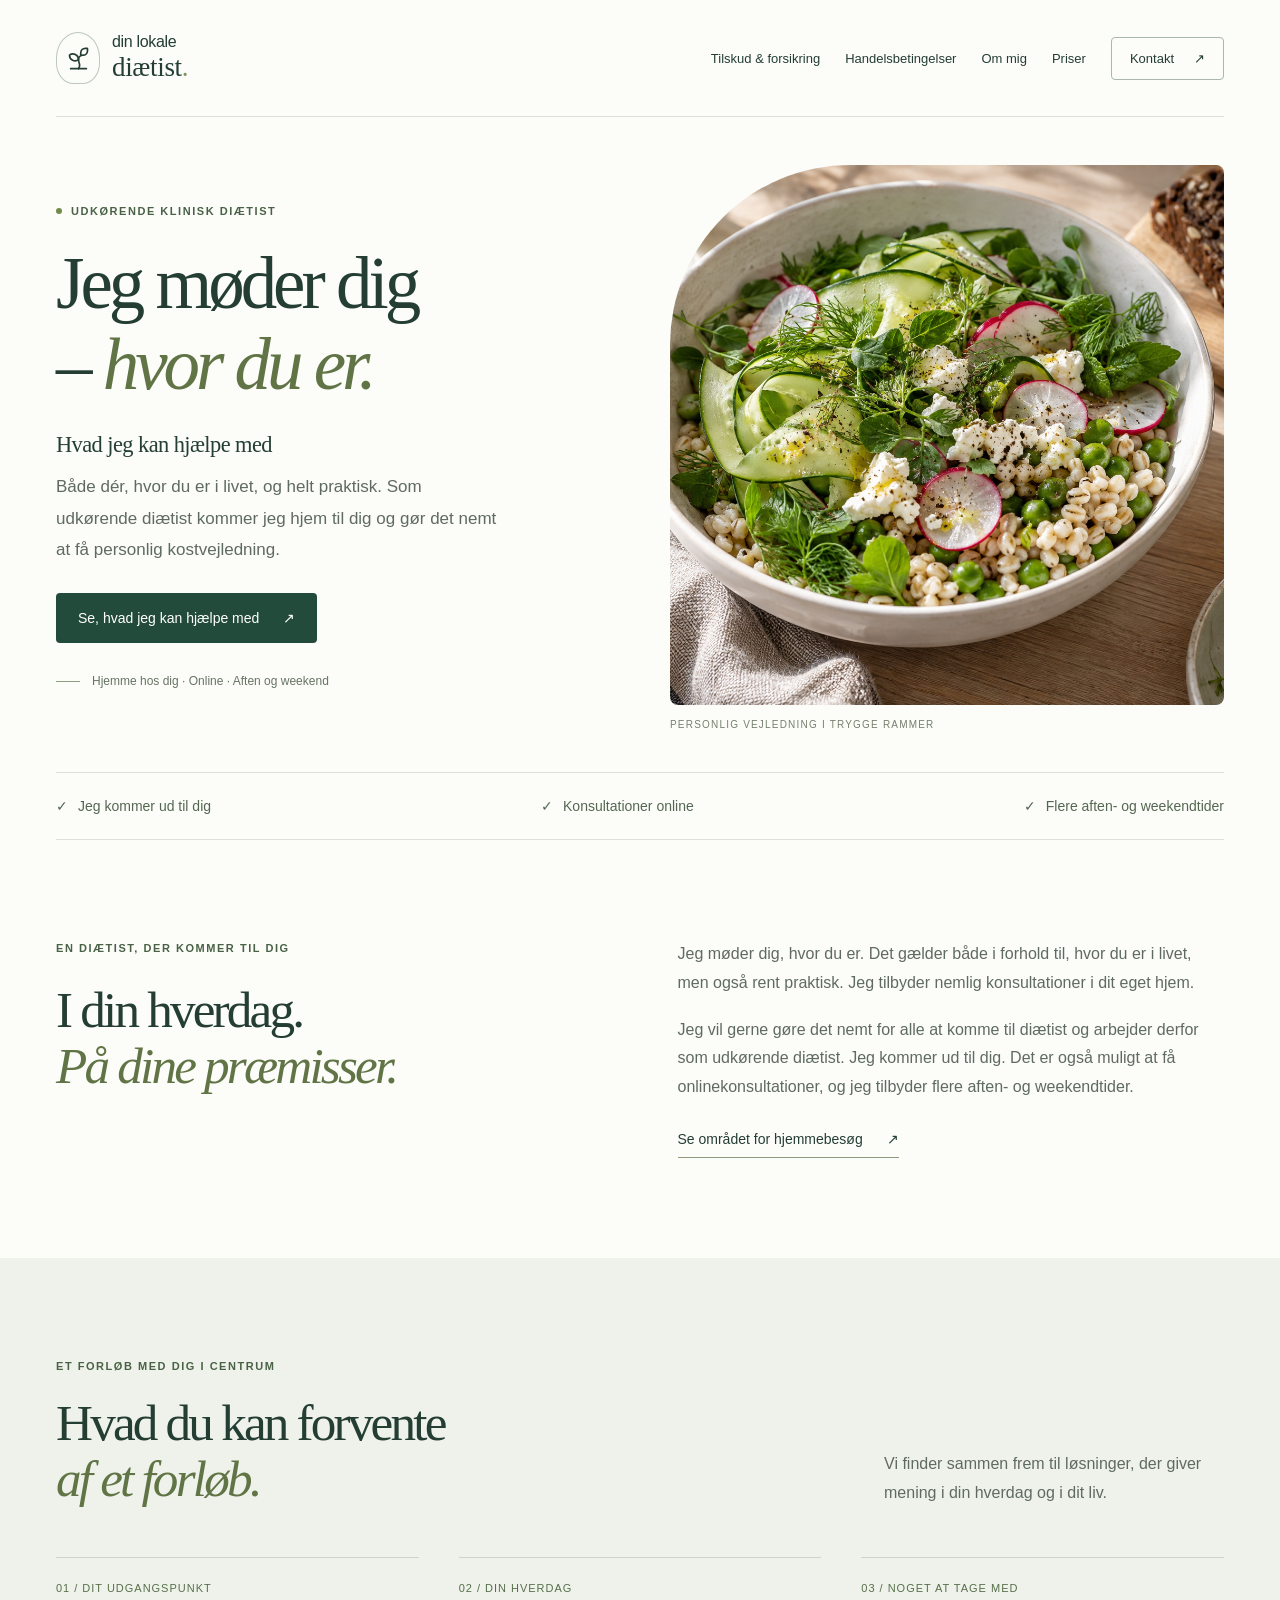
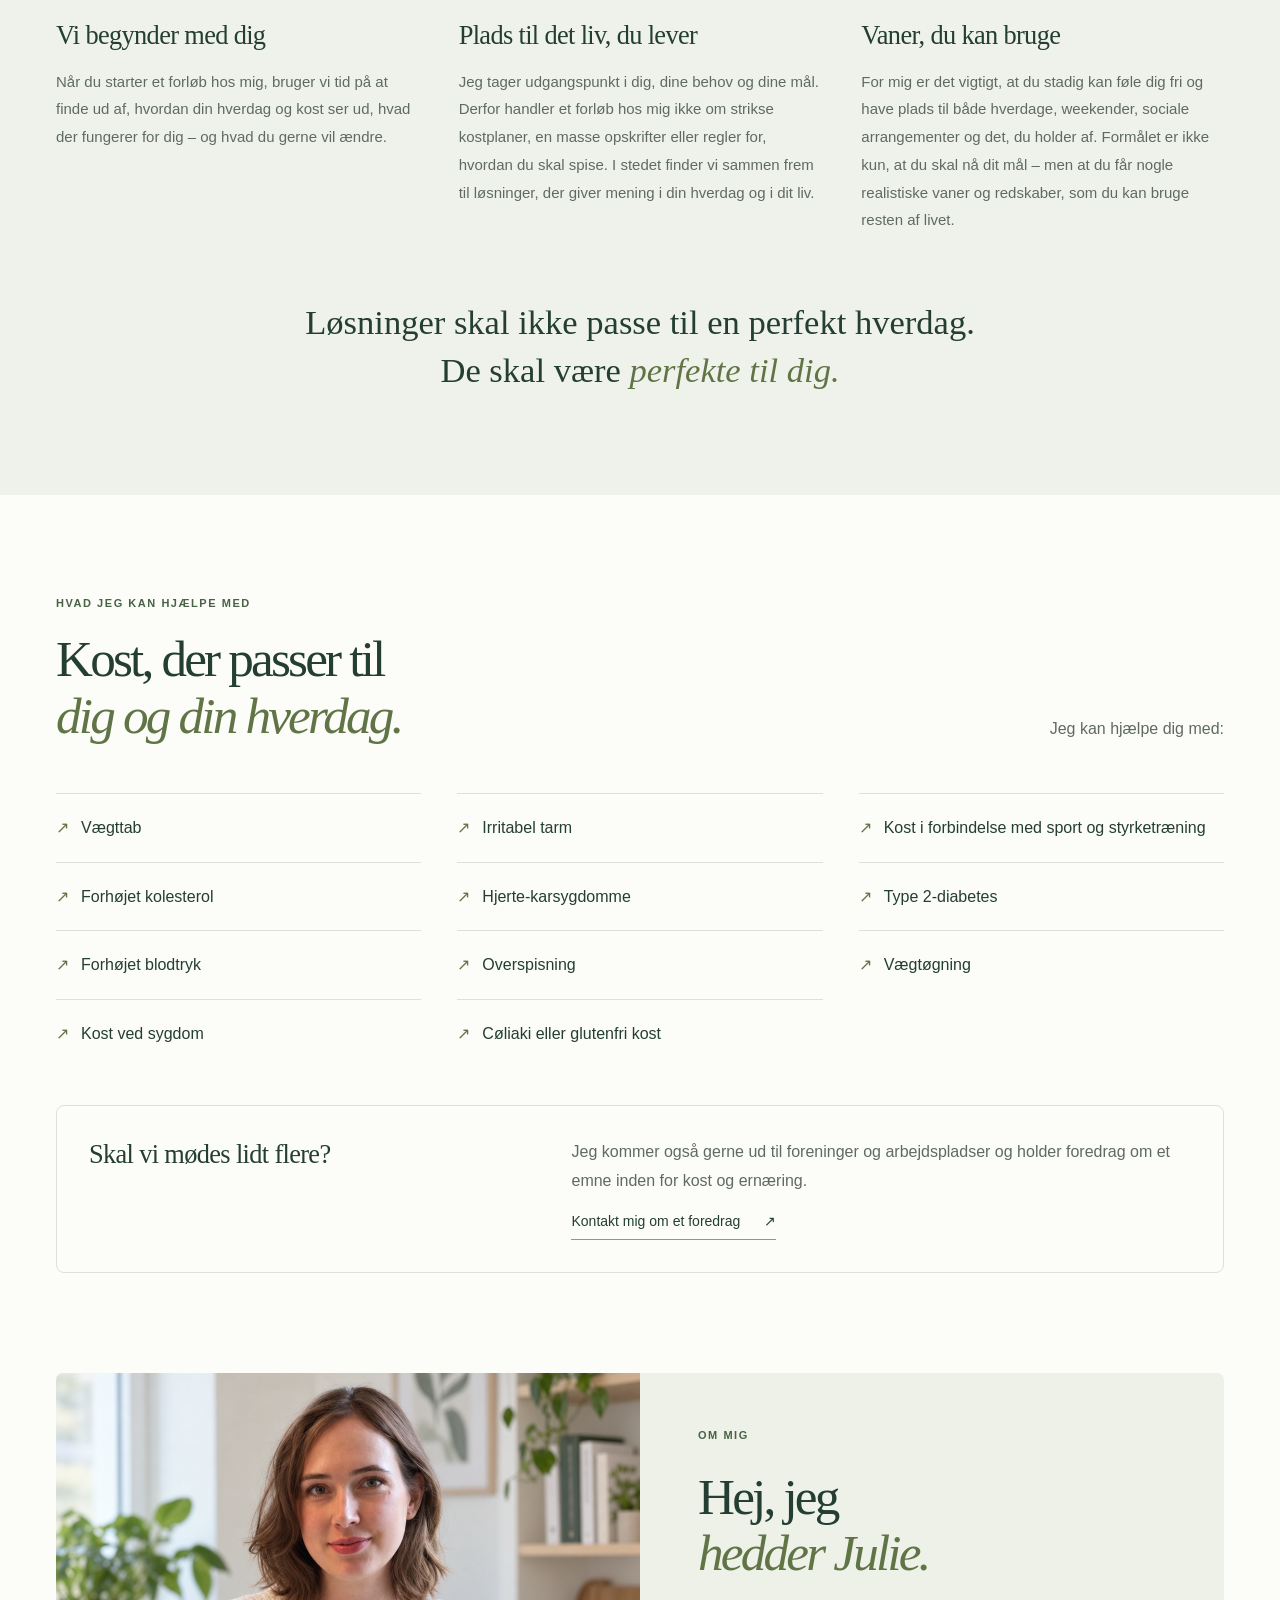
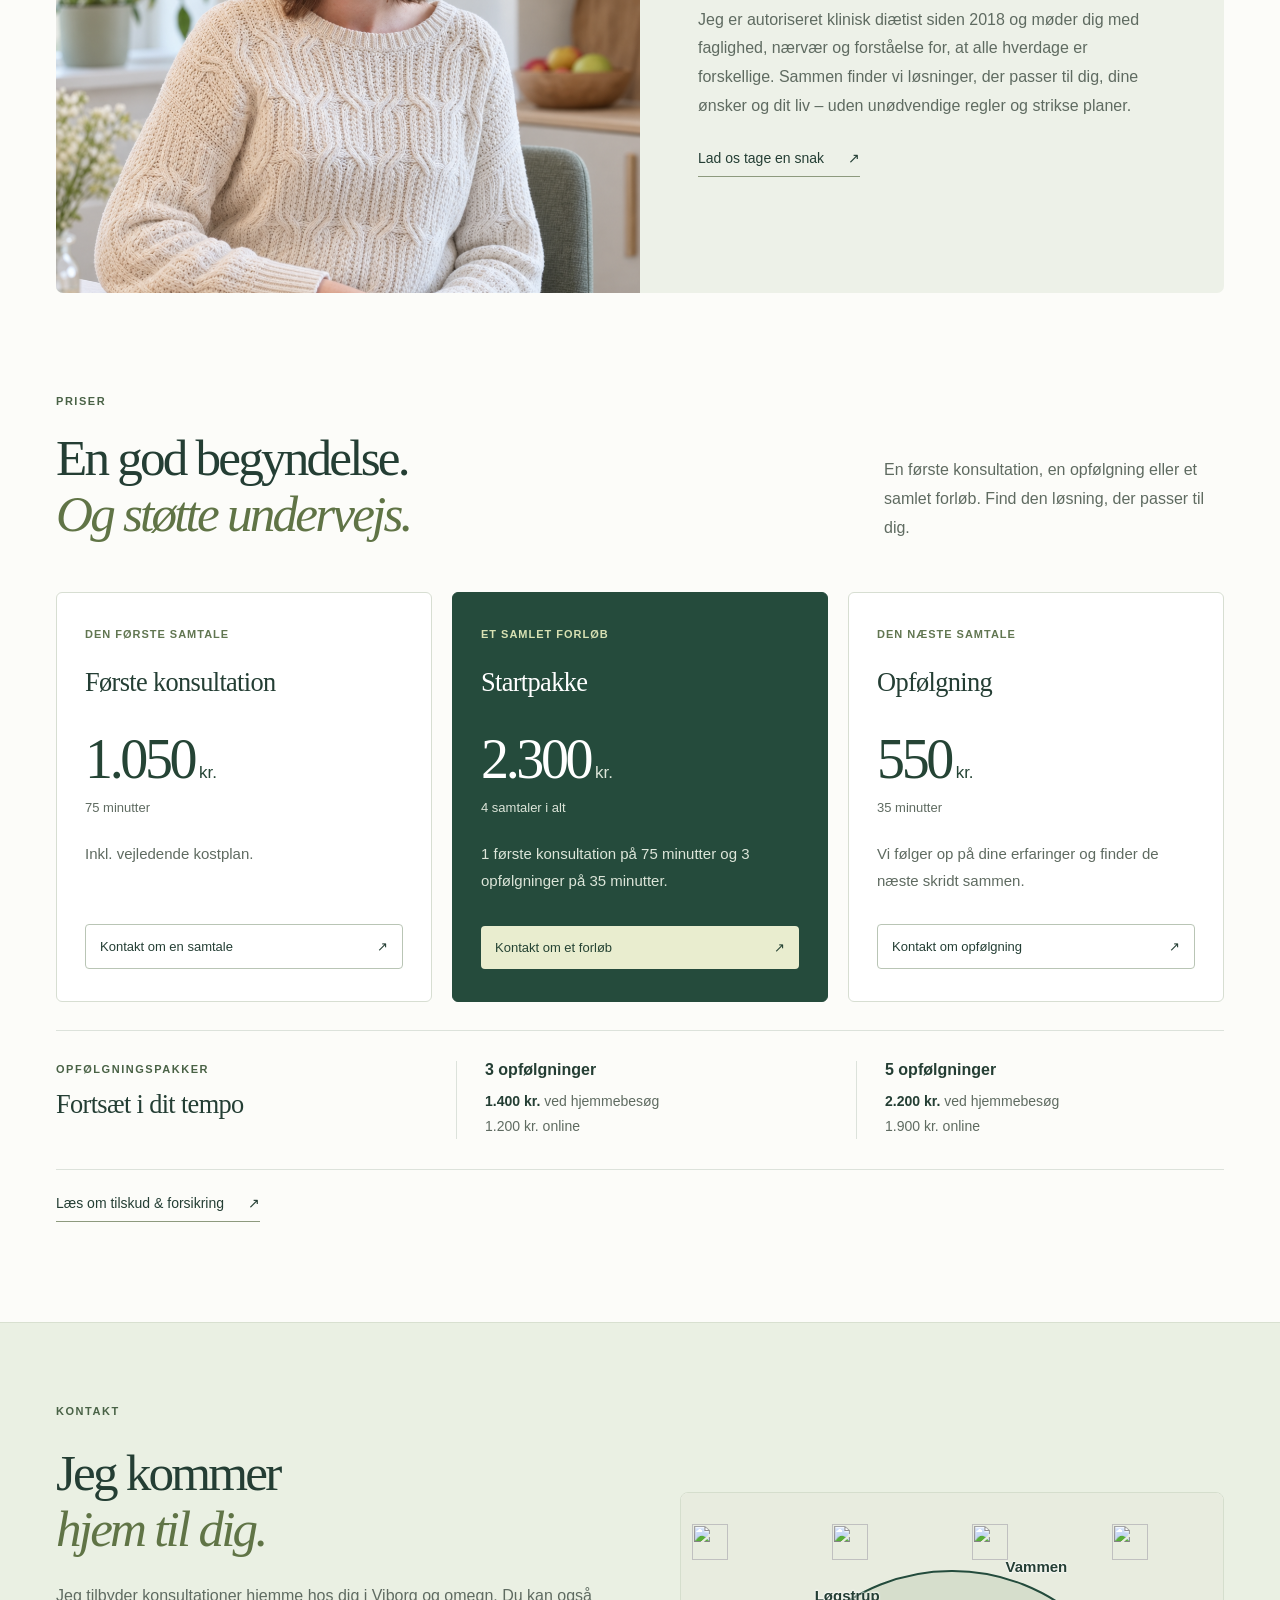
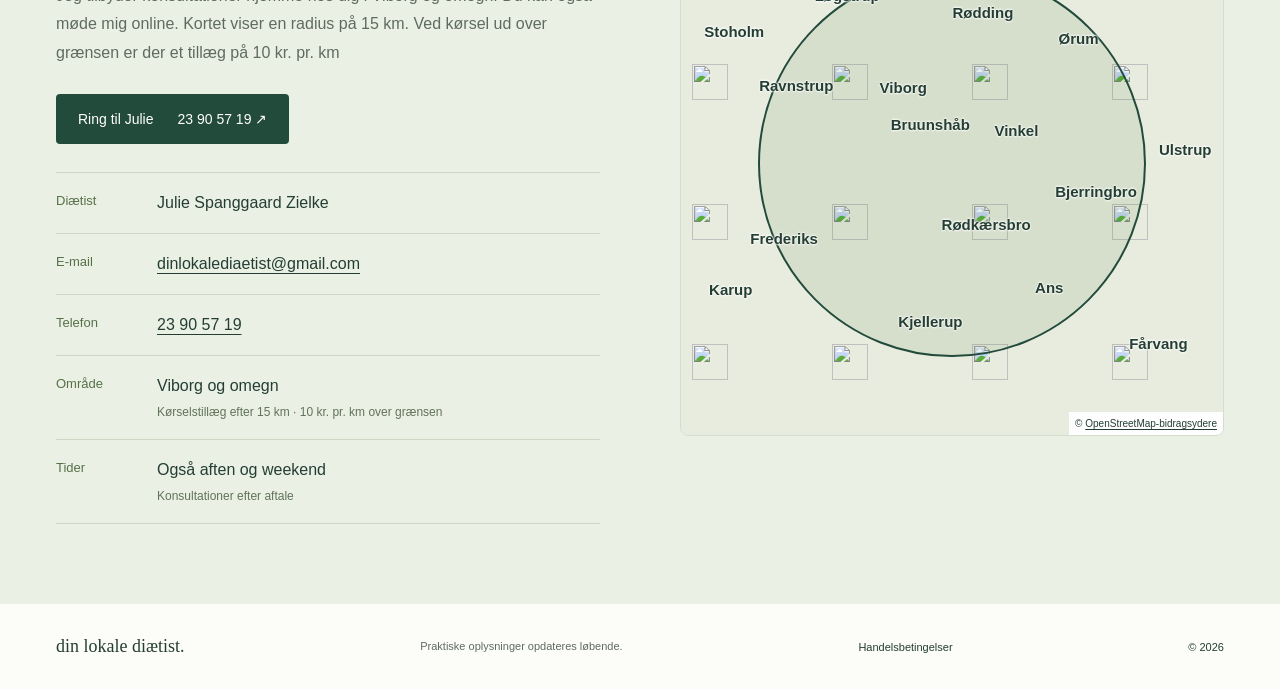
==== commit 1e23f538: "Draft service terms for review and remove construction notices" ====
--- a/index.html
+++ b/index.html
@@ -86,7 +86,6 @@
       <div><p class="eyebrow">Kontakt</p><h2 id="contact-title">Jeg kommer<br><em>hjem til dig.</em></h2><p>Jeg tilbyder konsultationer hjemme hos dig i Viborg og omegn. Du kan også møde mig online. Kortet viser en radius på 15 km. Ved kørsel ud over grænsen er der et tillæg på 10 kr. pr. km</p>
         <a class="button button-dark contact-call" href="tel:+4523905719">Ring til Julie <span>23 90 57 19 ↗</span></a>
         <dl class="contact-details"><div><dt>Diætist</dt><dd>Julie Spanggaard Zielke</dd></div><div><dt>E-mail</dt><dd><a href="mailto:dinlokalediaetist@gmail.com">dinlokalediaetist@gmail.com</a></dd></div><div><dt>Telefon</dt><dd><a href="tel:+4523905719">23 90 57 19</a></dd></div><div><dt>Område</dt><dd>Viborg og omegn<span>Kørselstillæg efter 15 km · 10 kr. pr. km over grænsen</span></dd></div><div><dt>Tider</dt><dd>Også aften og weekend<span>Konsultationer efter aftale</span></dd></div></dl>
-        <p class="placeholder-label"><span class="small-dot"></span> Hjemmesiden er under opbygning.</p>
       </div>
       <figure class="area-map">
         <div class="osm-map">
@@ -141,6 +140,6 @@
     </div>
   </section>
 </main>
-<footer class="site-footer wrap"><a class="footer-brand" href="index.html">din lokale diætist.</a><p>Hjemmesiden er under opbygning. Praktiske oplysninger opdateres løbende.</p><a href="handelsbetingelser.html">Handelsbetingelser</a><span>© 2026</span></footer>
+<footer class="site-footer wrap"><a class="footer-brand" href="index.html">din lokale diætist.</a><p>Praktiske oplysninger opdateres løbende.</p><a href="handelsbetingelser.html">Handelsbetingelser</a><span>© 2026</span></footer>
 </body>
 </html>
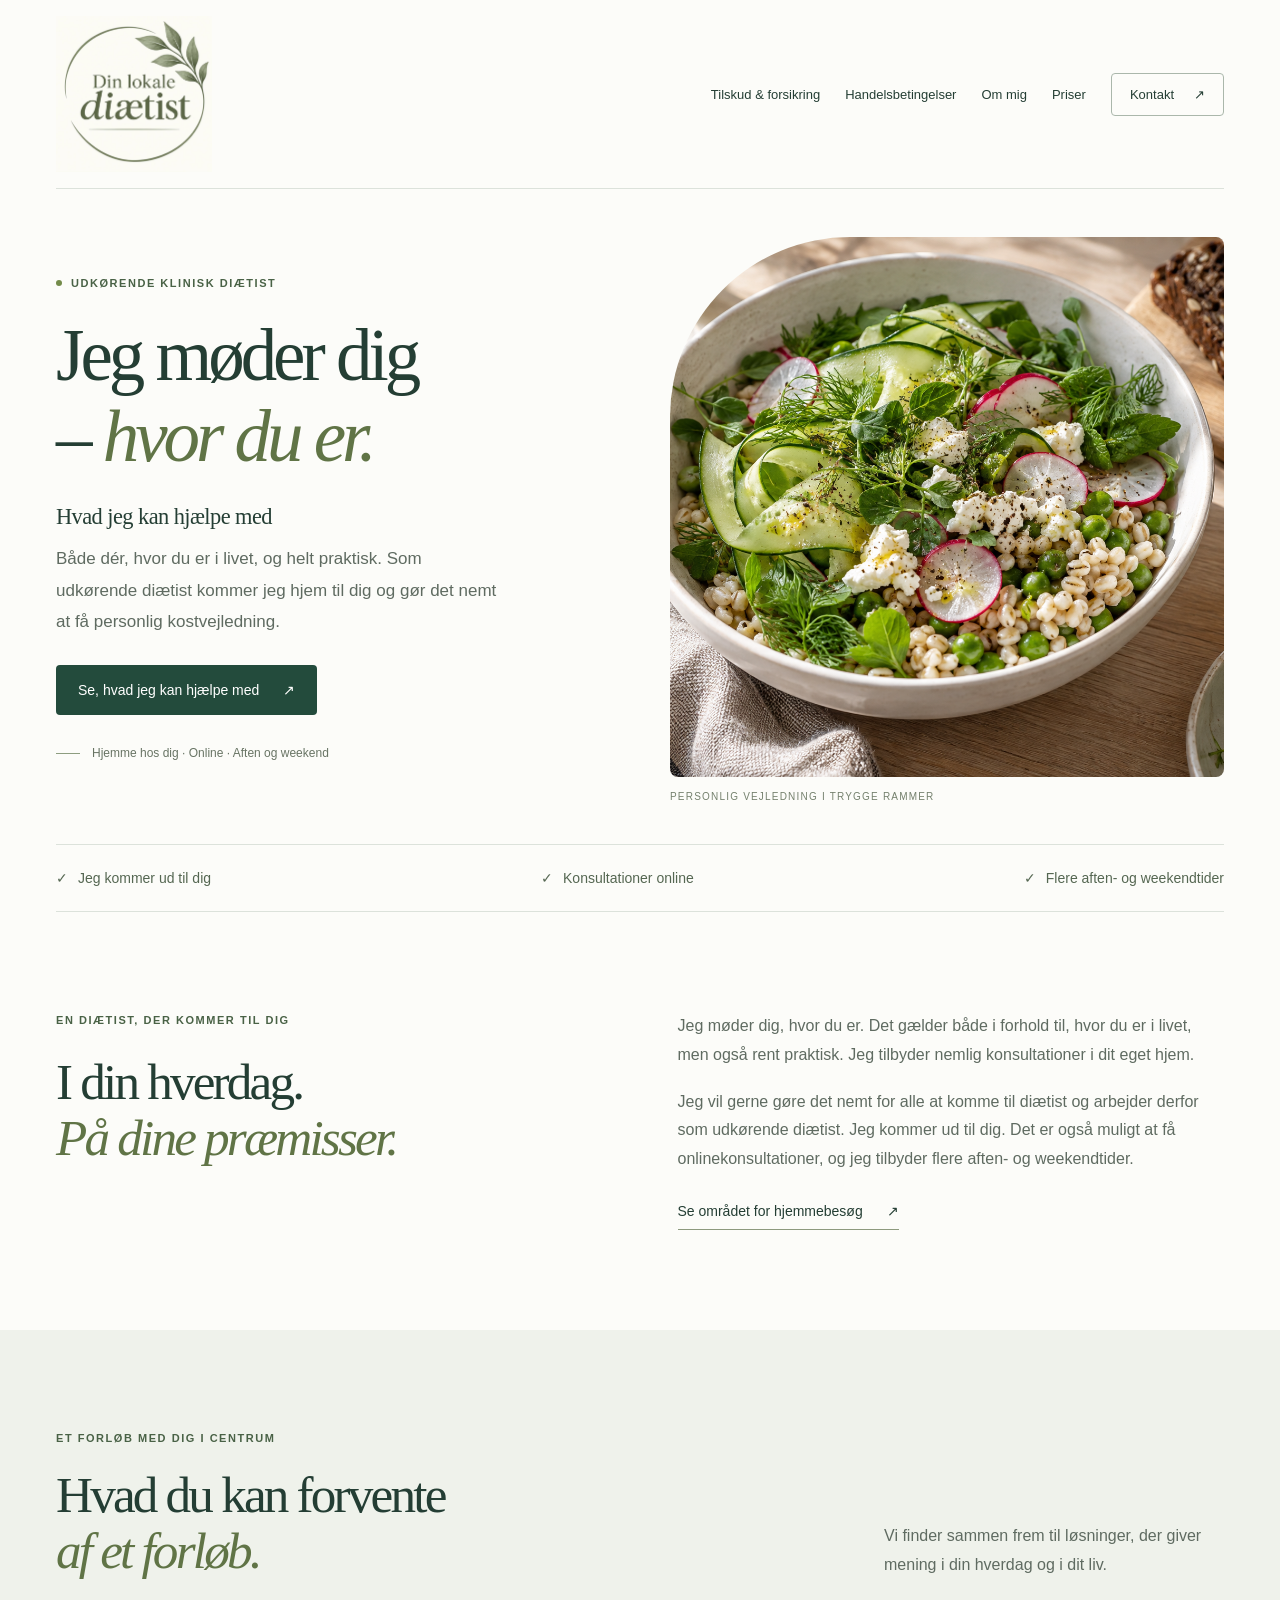
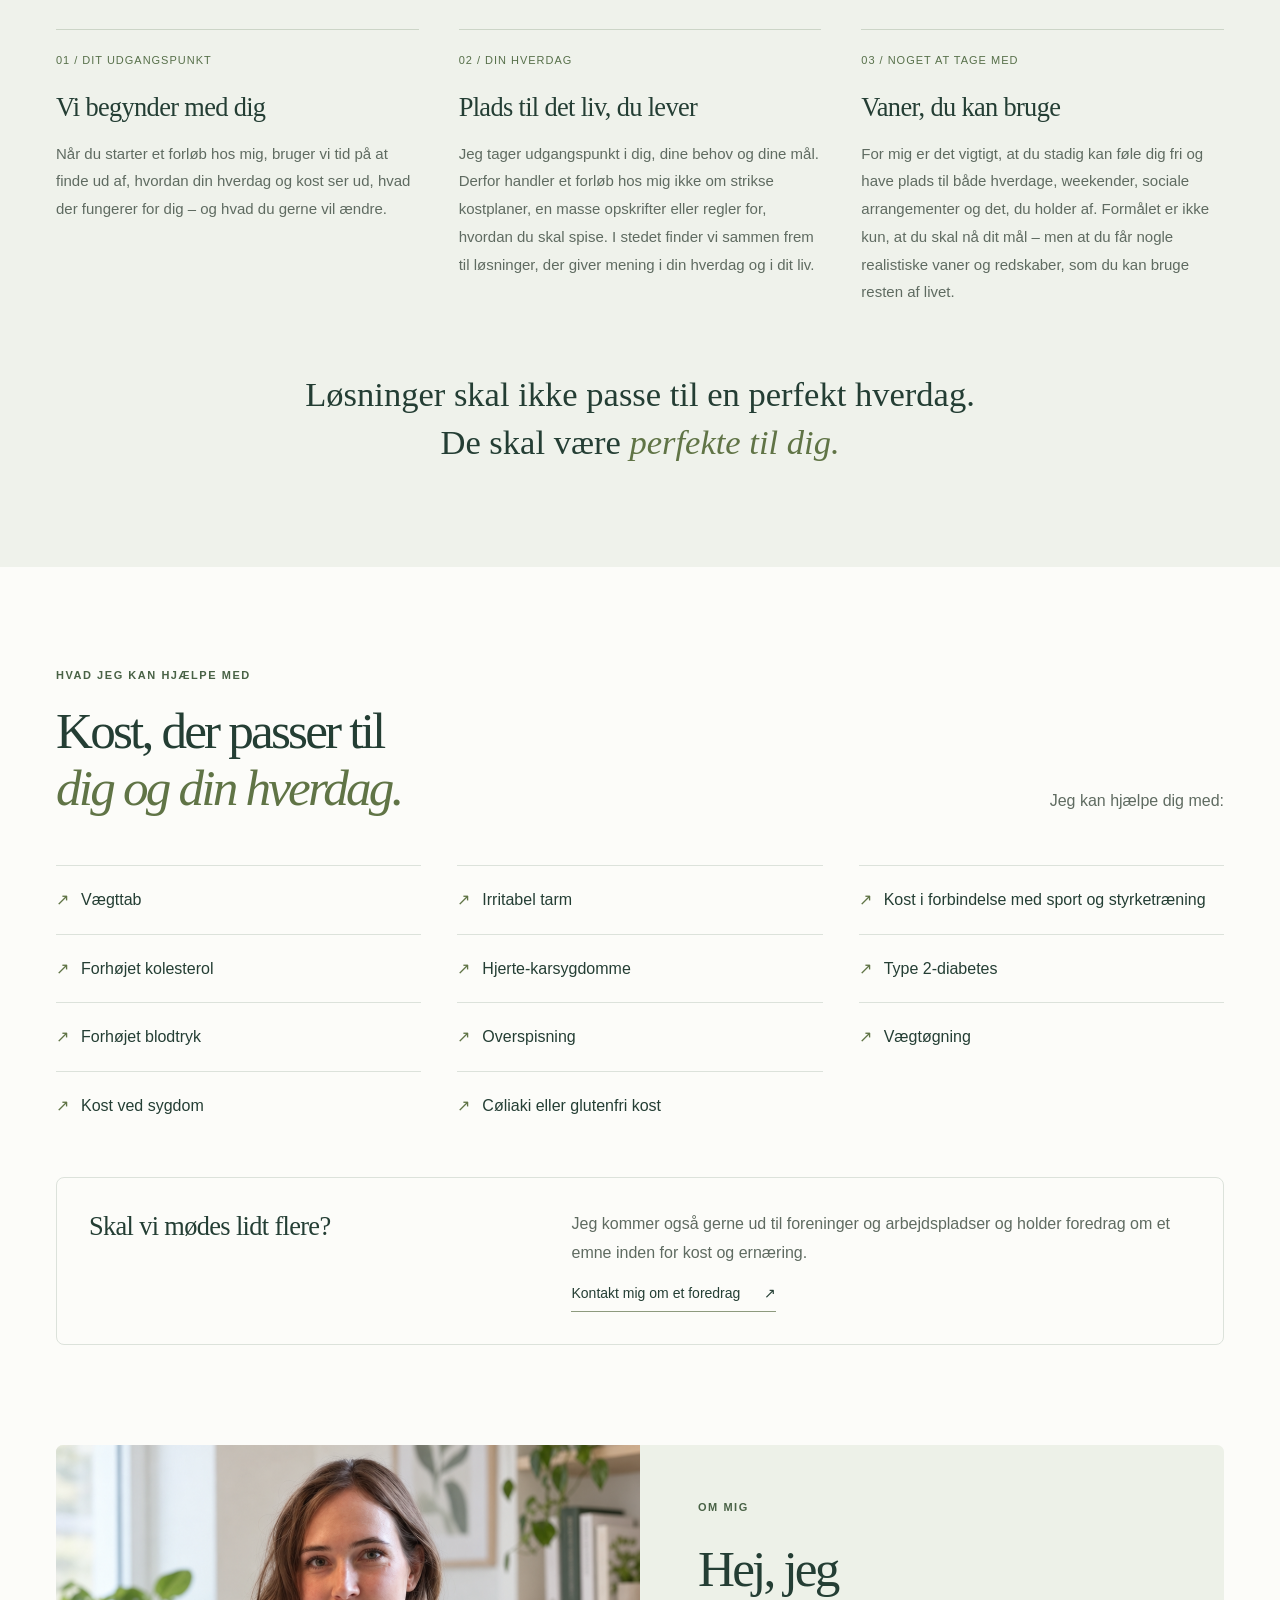
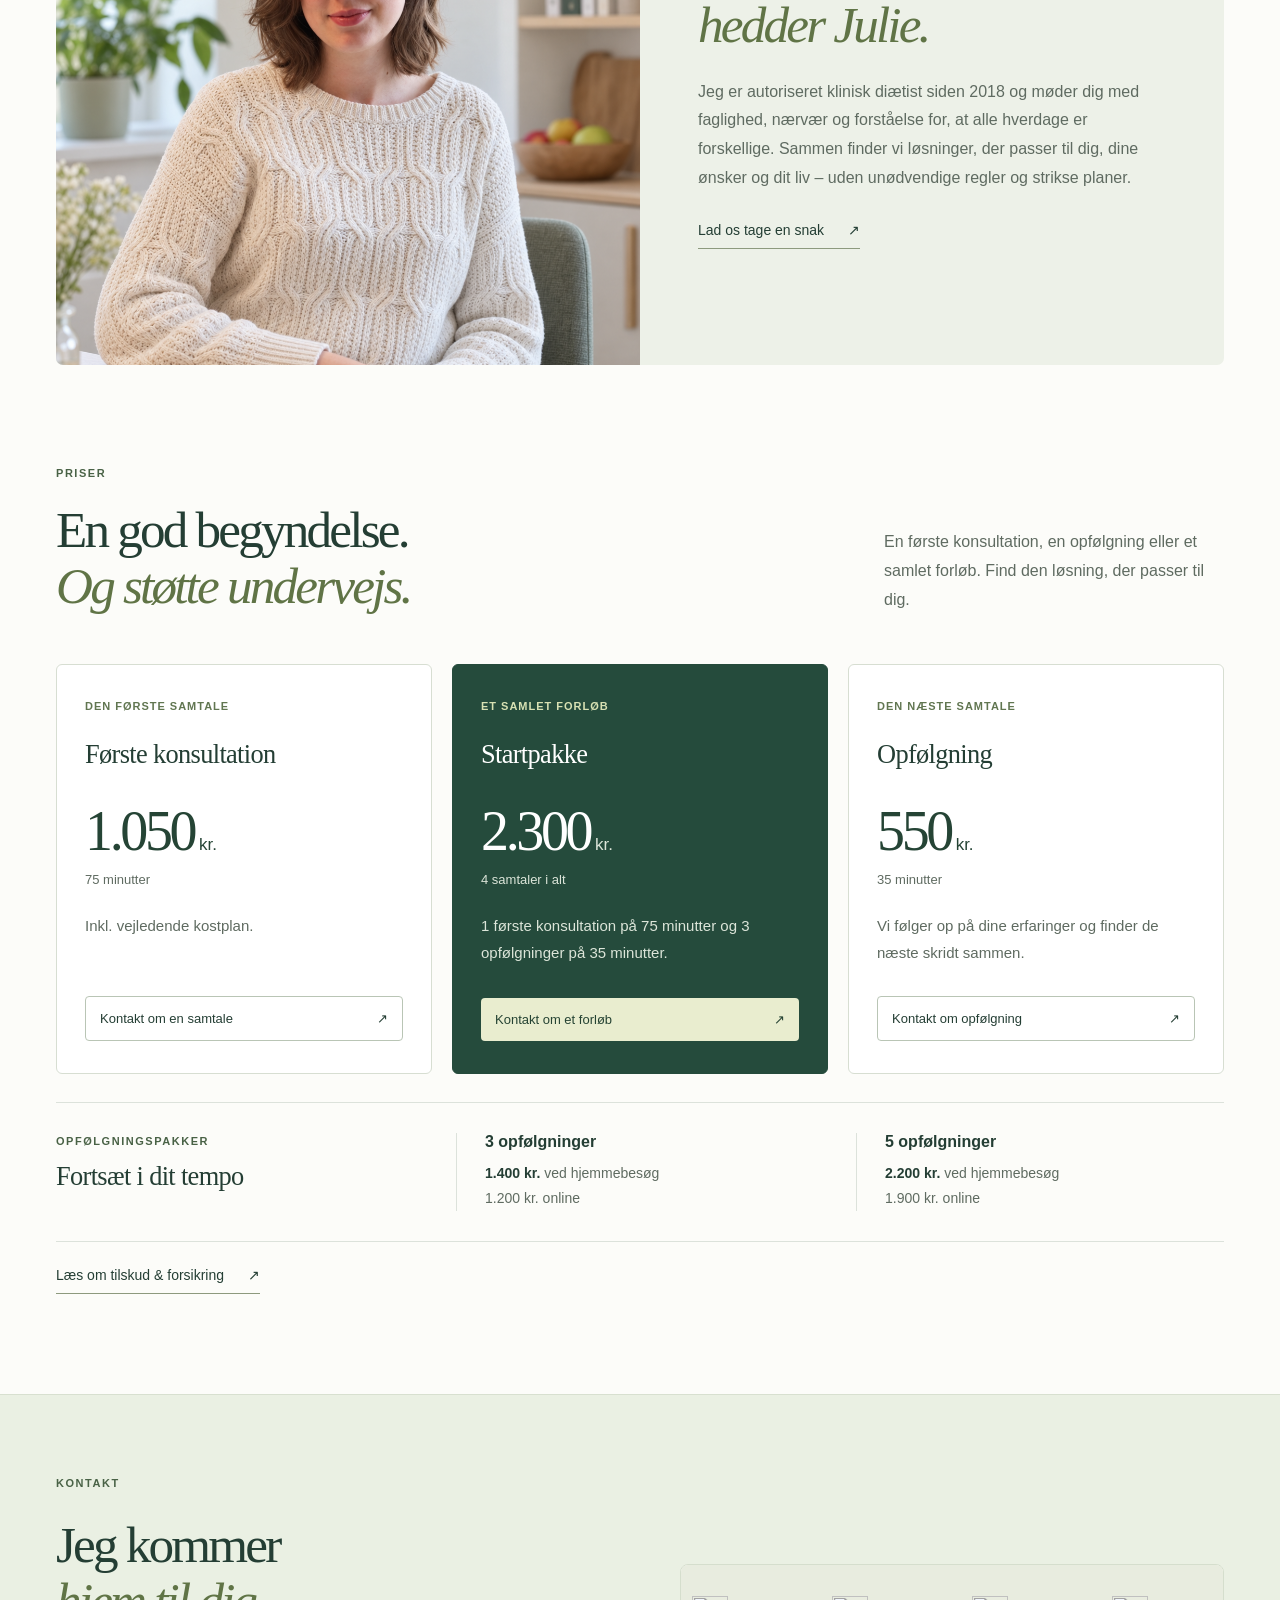
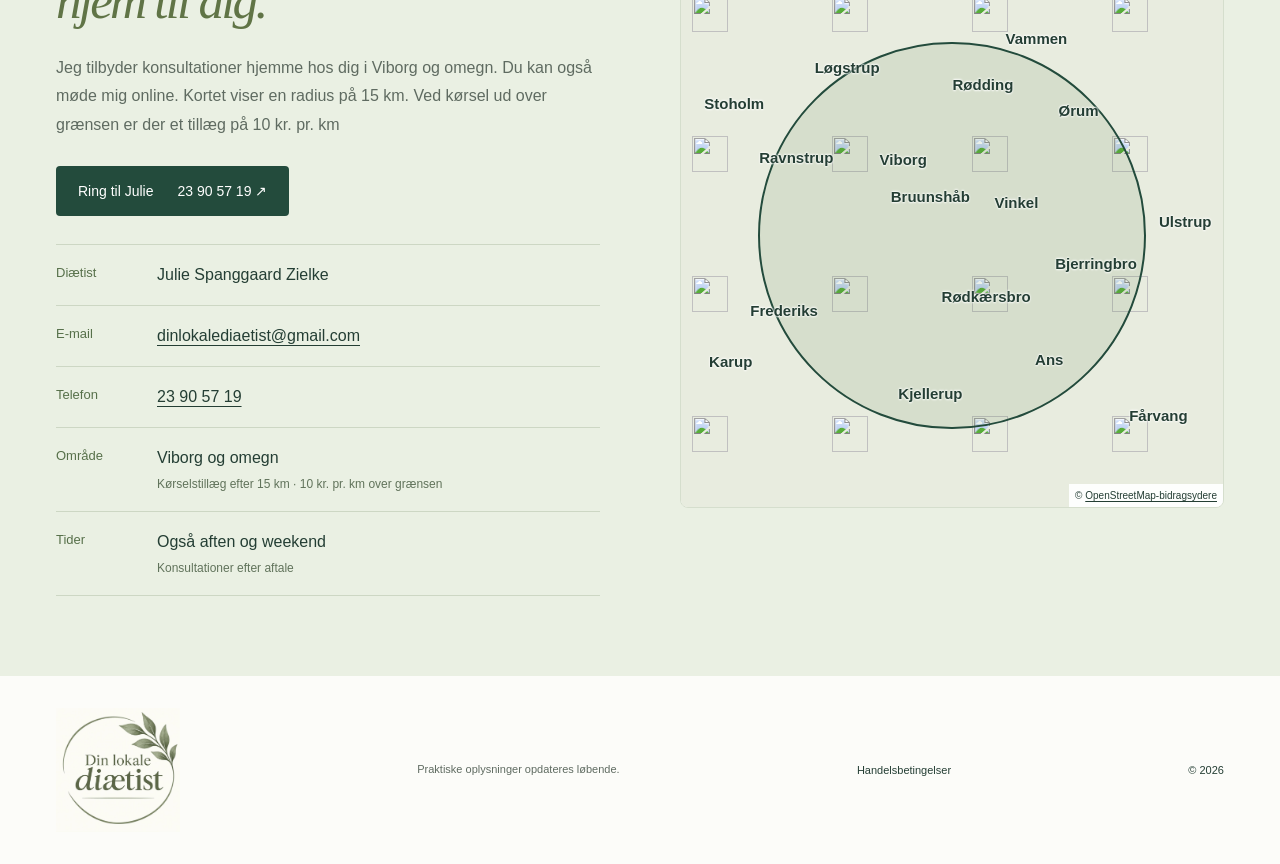
==== commit 1a726ff0: "Use supplied logo in site header and footer" ====
--- a/index.html
+++ b/index.html
@@ -4,15 +4,17 @@
   <meta charset="utf-8">
   <meta name="viewport" content="width=device-width, initial-scale=1">
   <meta name="description" content="Julie Spanggaard Zielke – udkørende klinisk diætist nær Viborg. Personlig kostvejledning hjemme hos dig eller online, med plads til din hverdag.">
-  <meta name="robots" content="noindex, nofollow">
   <meta name="theme-color" content="#254b3c">
   <title>Din lokale diætist | Jeg møder dig – hvor du er</title>
+  <link rel="icon" href="favicon.ico" sizes="16x16 32x32 48x48">
+  <link rel="icon" type="image/png" href="favicon.png" sizes="96x96">
+  <link rel="apple-touch-icon" href="apple-touch-icon.png" sizes="180x180">
   <link rel="stylesheet" href="styles.css">
 </head>
 <body>
 <a class="skip-link" href="#indhold">Gå til indhold</a>
 <header class="site-header wrap">
-  <a class="brand" href="index.html" aria-label="Din lokale diætist – forside"><span class="brand-mark" aria-hidden="true"><svg xmlns="http://www.w3.org/2000/svg" width="27" height="27" viewBox="0 0 24 24" fill="none" stroke="currentColor" stroke-width="1.5" stroke-linecap="round" stroke-linejoin="round"><path d="M14 9.536V7a4 4 0 0 1 4-4h1.5a.5.5 0 0 1 .5.5V5a4 4 0 0 1-4 4 4 4 0 0 0-4 4c0 2 1 3 1 5a5 5 0 0 1-1 3"/><path d="M4 9a5 5 0 0 1 8 4 5 5 0 0 1-8-4"/><path d="M5 21h14"/></svg></span><span>din lokale<span class="brand-bottom">diætist<span class="brand-dot">.</span></span></span></a>
+  <a class="brand" href="index.html" aria-label="Din lokale diætist – forside"><img class="brand-logo" src="images/logo.jpg" alt="Din lokale diætist" width="1254" height="1254" decoding="async"></a>
   <nav aria-label="Hovedmenu">
     <a href="tilskud-og-forsikring.html">Tilskud &amp; forsikring</a>
     <a href="handelsbetingelser.html">Handelsbetingelser</a>
@@ -140,6 +142,6 @@
     </div>
   </section>
 </main>
-<footer class="site-footer wrap"><a class="footer-brand" href="index.html">din lokale diætist.</a><p>Praktiske oplysninger opdateres løbende.</p><a href="handelsbetingelser.html">Handelsbetingelser</a><span>© 2026</span></footer>
+<footer class="site-footer wrap"><a class="footer-brand" href="index.html" aria-label="Din lokale diætist – forside"><img class="brand-logo" src="images/logo.jpg" alt="Din lokale diætist" width="1254" height="1254" loading="lazy" decoding="async"></a><p>Praktiske oplysninger opdateres løbende.</p><a href="handelsbetingelser.html">Handelsbetingelser</a><span>© 2026</span></footer>
 </body>
 </html>
--- a/styles.css
+++ b/styles.css
@@ -15,11 +15,9 @@
 em{font-weight:400;color:#607446}
 img{display:block;width:100%;object-fit:cover}
 .wrap{width:min(1220px,calc(100% - 112px));margin-inline:auto}
-.site-header{display:flex;justify-content:space-between;align-items:center;gap:32px;min-height:117px;border-bottom:1px solid var(--border)}
-.brand{display:flex;gap:12px;align-items:center;font-size:16px;line-height:1.2;letter-spacing:-.02em;flex-shrink:0}
-.brand-mark{width:44px;height:52px;display:grid;place-items:center;border:1px solid #bdc9bc;border-radius:50% 50% 40% 40%;font-family:Georgia,serif;font-size:35px}
-.brand-bottom{display:block;font-size:27px;font-family:Georgia,serif}
-.brand-dot{color:#82935b}
+.site-header{display:flex;justify-content:space-between;align-items:center;gap:32px;min-height:188px;padding-block:16px;border-bottom:1px solid var(--border)}
+.brand{display:block;width:156px;flex-shrink:0}
+.brand-logo{width:100%;height:auto;aspect-ratio:1;object-fit:contain}
 .site-header nav{display:flex;align-items:center;gap:25px;font-size:13px}
 .site-header nav>a:hover,.site-header nav>a[aria-current="page"]{color:#49643a;text-decoration:underline;text-underline-offset:6px}
 .nav-contact{display:flex;align-items:center;gap:20px;border:1px solid #aab7ab;border-radius:4px;padding:13px 18px}
@@ -122,7 +120,7 @@
 .area-map small{color:var(--muted-foreground);font-size:10px}
 .map-key{display:inline-block;width:12px;height:12px;border:1px solid #426f57;border-radius:50%;background:#dae3b8}
 .site-footer{display:flex;align-items:center;justify-content:space-between;gap:28px;padding-block:32px}
-.footer-brand{font-family:Georgia,serif;font-size:18px;white-space:nowrap}
+.footer-brand{display:block;width:124px;flex-shrink:0}
 .site-footer p{font-size:11px;line-height:1.6;max-width:390px}
 .site-footer>a:not(.footer-brand),.site-footer>span{font-size:11px;white-space:nowrap}
 .skip-link{position:fixed;left:20px;top:-100px;z-index:10;background:#fff;padding:15px}
@@ -141,8 +139,8 @@
 @media(max-width:760px){
   .wrap{width:calc(100% - 40px)}
   .site-header{display:block;padding-block:22px}
-  .brand-mark{width:34px;height:43px;font-size:28px}.brand{gap:8px;font-size:12px}.brand-bottom{font-size:23px}
-  .site-header nav{margin-top:22px;flex-wrap:wrap;gap:17px 22px;font-size:12px}.nav-contact{gap:12px;padding:8px 12px}
+  .brand{width:144px;margin-inline:auto}
+  .site-header nav{margin-top:22px;justify-content:center;flex-wrap:wrap;gap:17px 22px;font-size:12px}.nav-contact{gap:12px;padding:8px 12px}
   .hero{grid-template-columns:1fr;padding-top:42px;gap:35px;padding-bottom:30px}.hero h1{font-size:clamp(3rem,10vw,4.8rem)}
   .hero-subtitle{font-size:1.4rem;margin-top:25px}.hero-description{max-width:470px;margin:14px 0 23px;font-size:16px}.hero-note{margin-top:24px;font-size:11px;gap:8px}
   .hero-image{height:420px;border-top-left-radius:130px}.hero-visual{margin-right:8px}.image-caption{right:-8px;bottom:59px;font-size:24px}
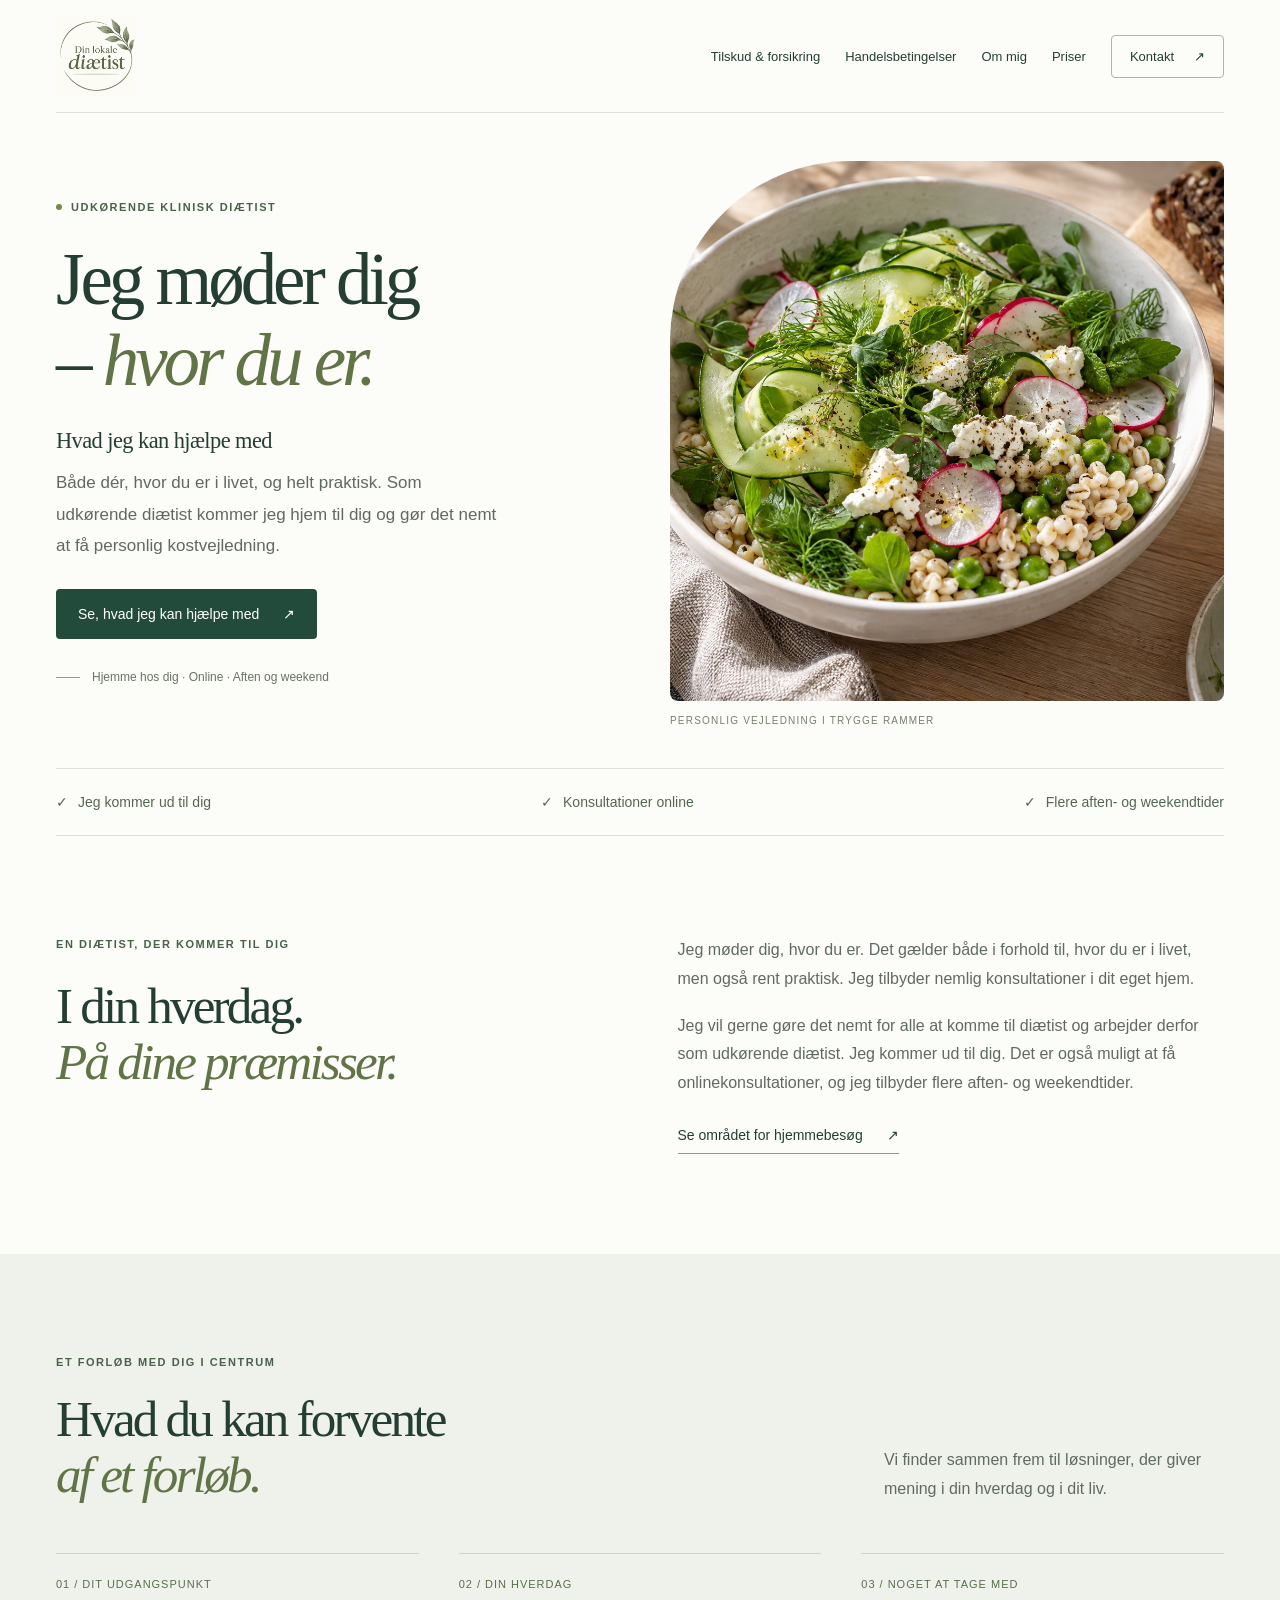
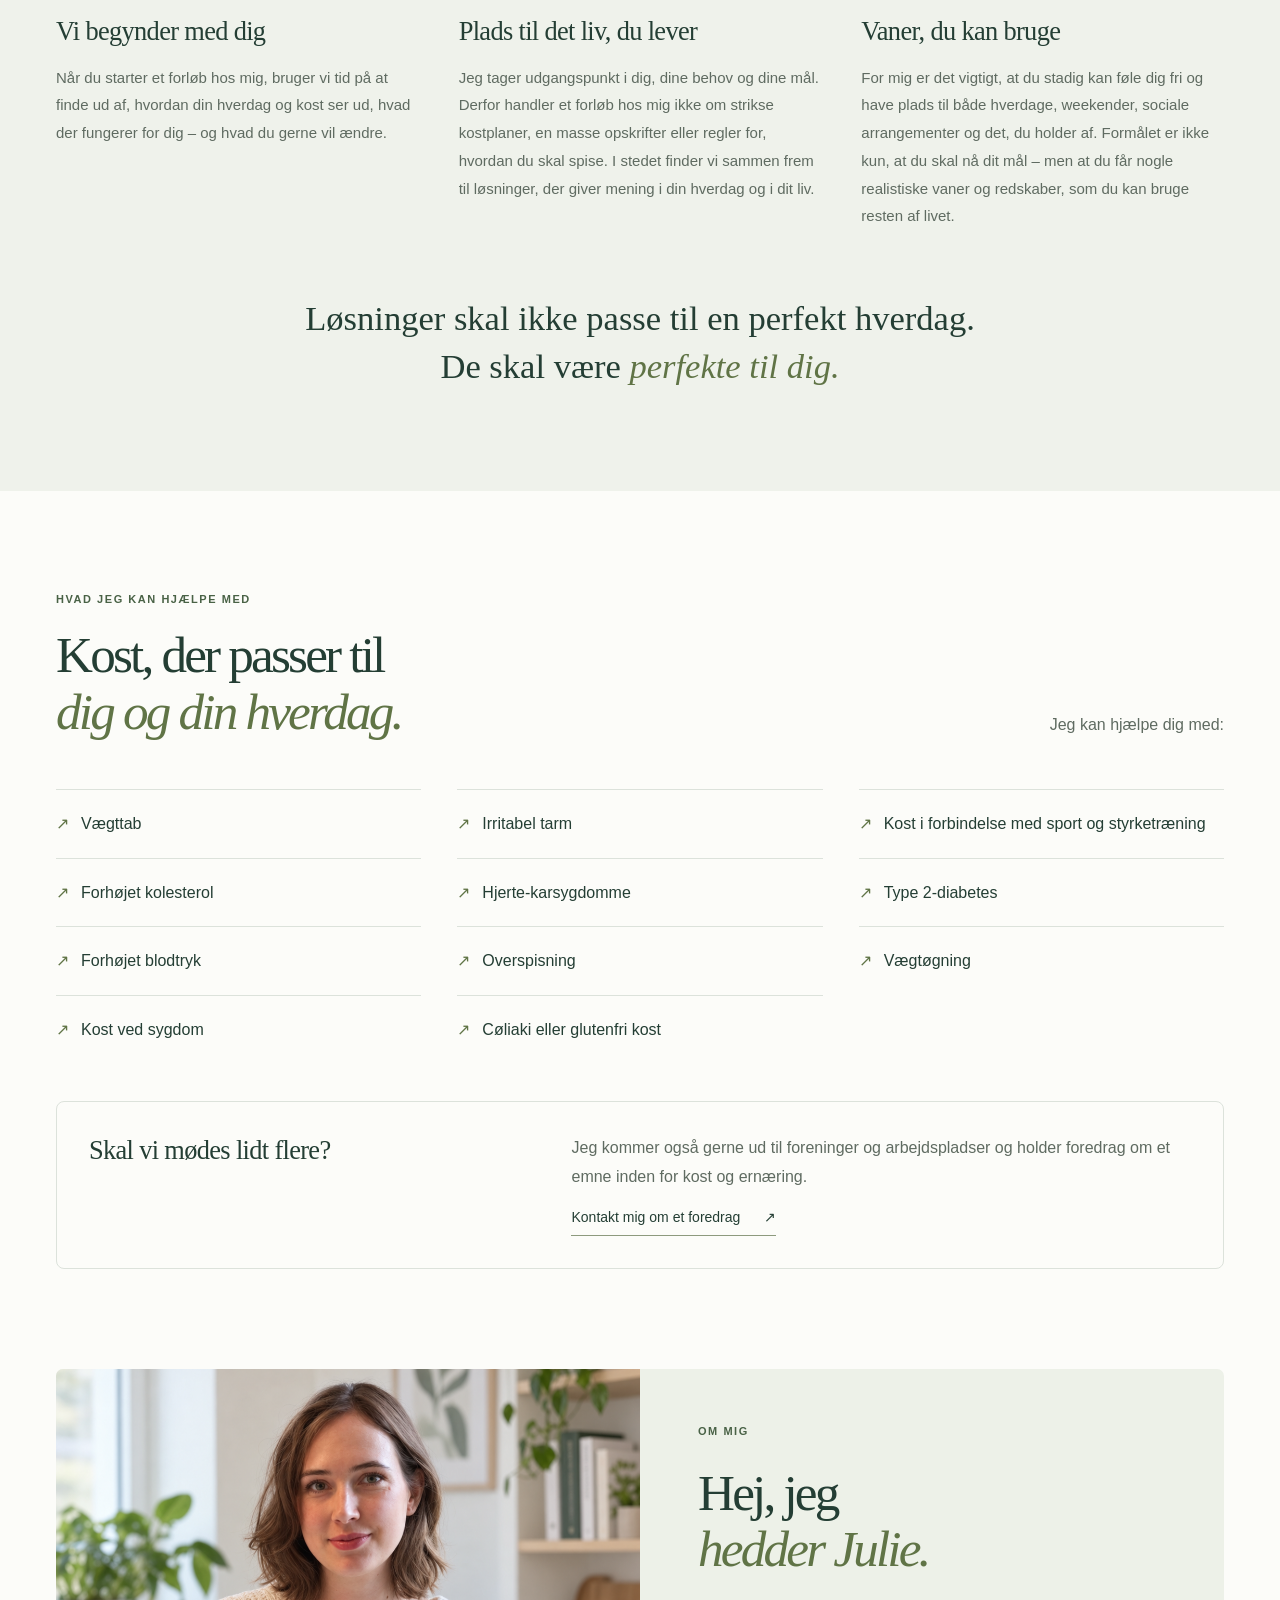
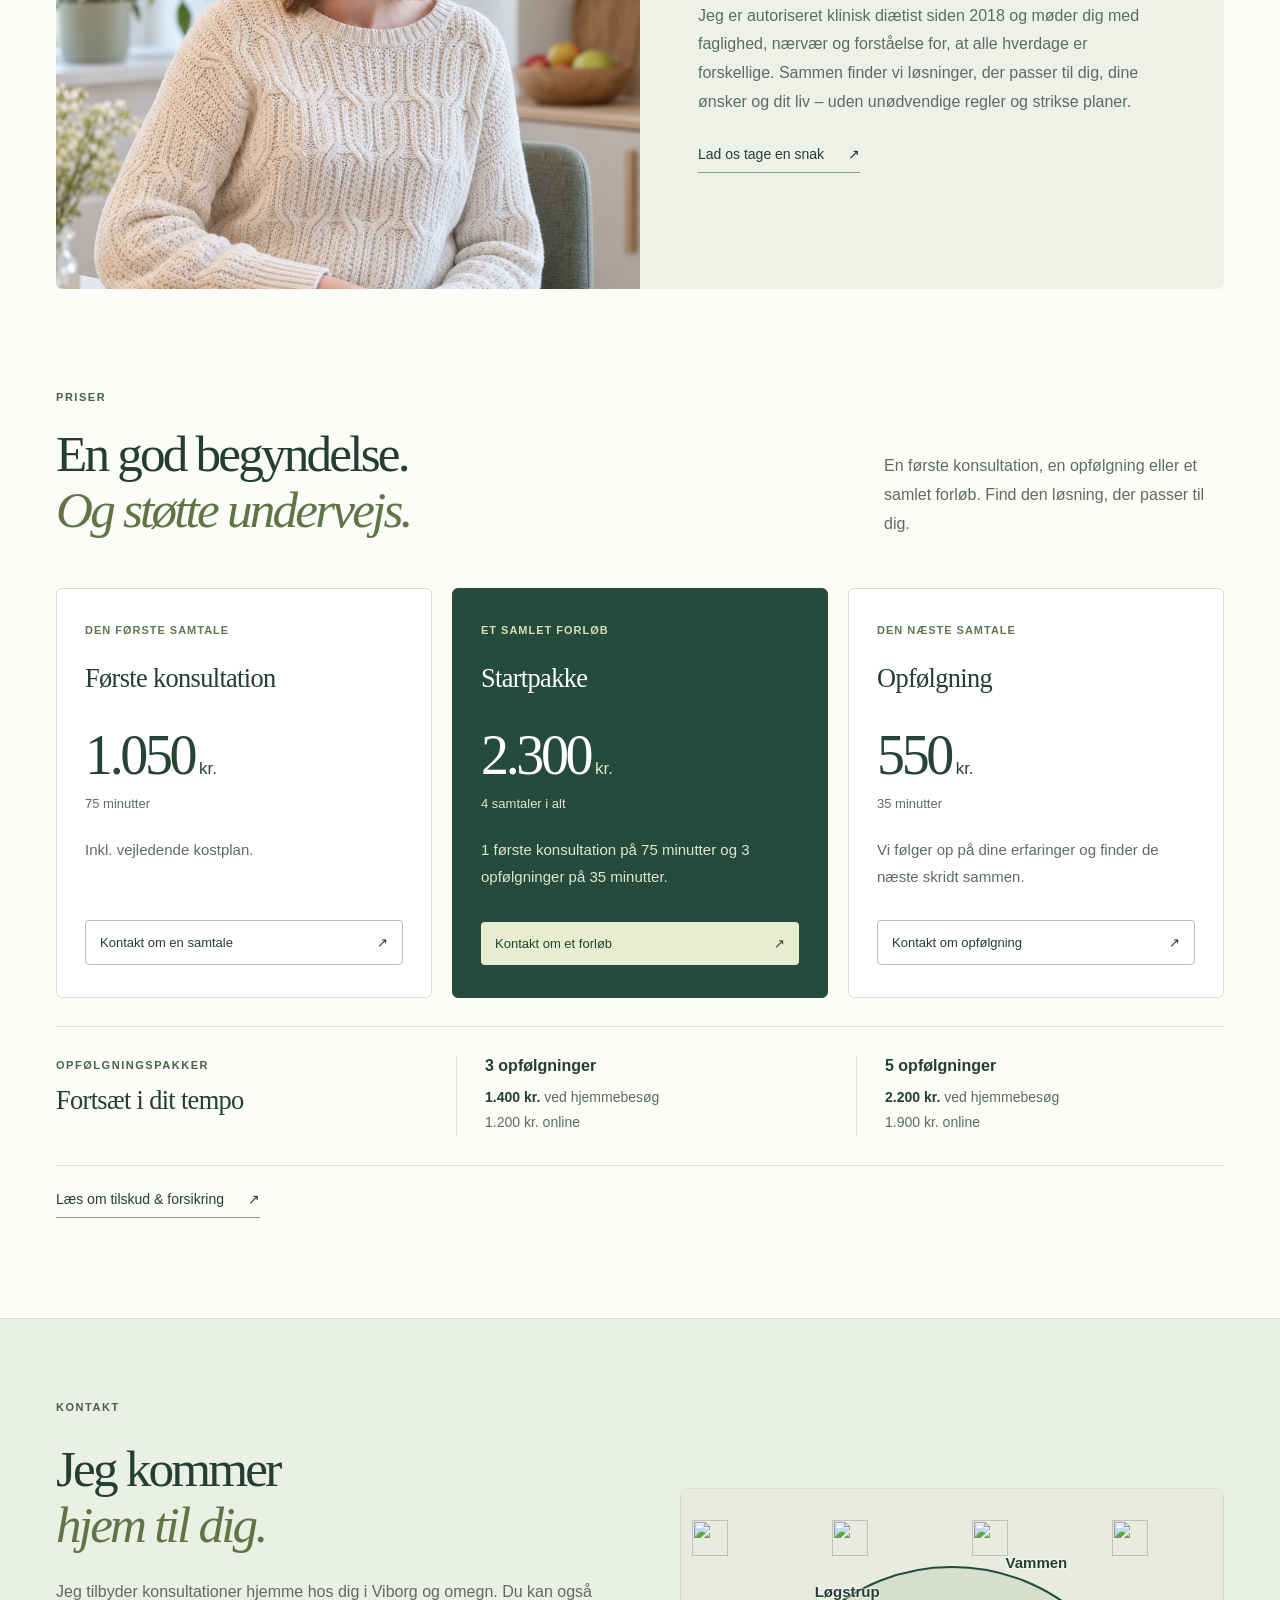
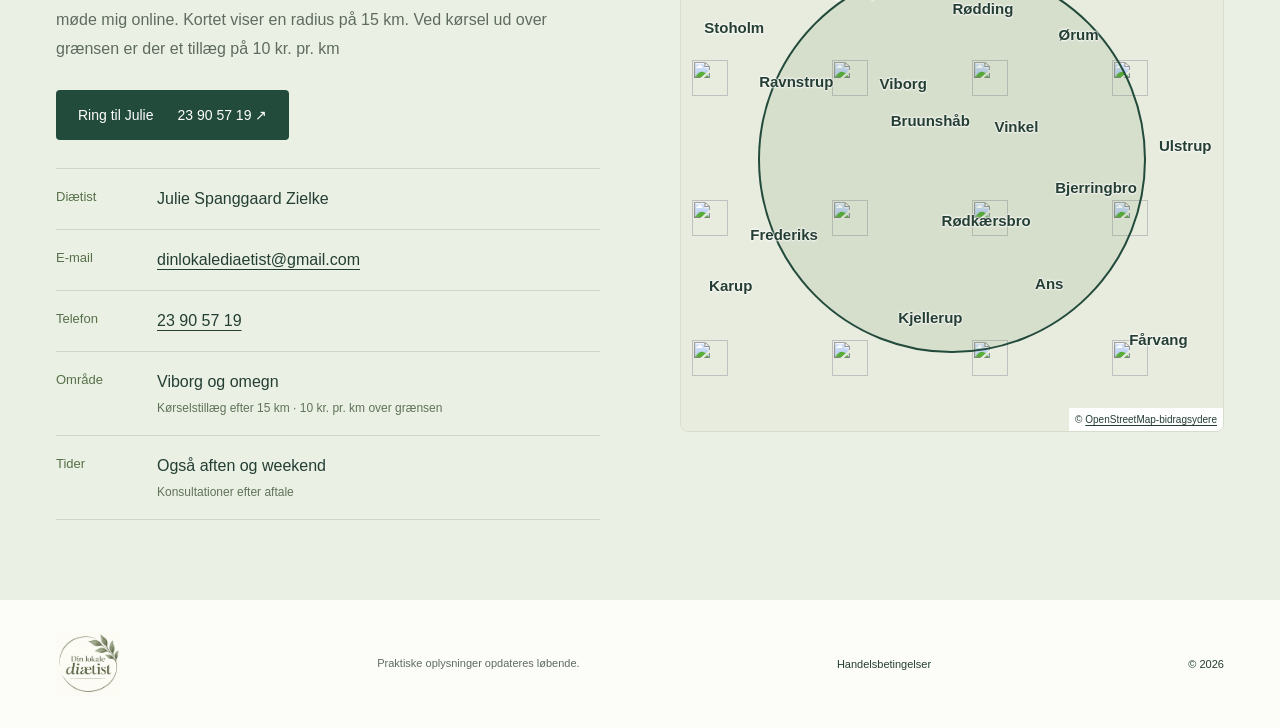
==== commit 102e9868: "Make site logos compact and refresh cached styles" ====
--- a/index.html
+++ b/index.html
@@ -9,12 +9,12 @@
   <link rel="icon" href="favicon.ico" sizes="16x16 32x32 48x48">
   <link rel="icon" type="image/png" href="favicon.png" sizes="96x96">
   <link rel="apple-touch-icon" href="apple-touch-icon.png" sizes="180x180">
-  <link rel="stylesheet" href="styles.css">
+  <link rel="stylesheet" href="styles.css?v=20261117-compact-logo">
 </head>
 <body>
 <a class="skip-link" href="#indhold">Gå til indhold</a>
 <header class="site-header wrap">
-  <a class="brand" href="index.html" aria-label="Din lokale diætist – forside"><img class="brand-logo" src="images/logo.jpg" alt="Din lokale diætist" width="1254" height="1254" decoding="async"></a>
+  <a class="brand" href="index.html" aria-label="Din lokale diætist – forside"><img class="brand-logo" src="images/logo.jpg" alt="Din lokale diætist" width="80" height="80" decoding="async"></a>
   <nav aria-label="Hovedmenu">
     <a href="tilskud-og-forsikring.html">Tilskud &amp; forsikring</a>
     <a href="handelsbetingelser.html">Handelsbetingelser</a>
@@ -142,6 +142,6 @@
     </div>
   </section>
 </main>
-<footer class="site-footer wrap"><a class="footer-brand" href="index.html" aria-label="Din lokale diætist – forside"><img class="brand-logo" src="images/logo.jpg" alt="Din lokale diætist" width="1254" height="1254" loading="lazy" decoding="async"></a><p>Praktiske oplysninger opdateres løbende.</p><a href="handelsbetingelser.html">Handelsbetingelser</a><span>© 2026</span></footer>
+<footer class="site-footer wrap"><a class="footer-brand" href="index.html" aria-label="Din lokale diætist – forside"><img class="brand-logo" src="images/logo.jpg" alt="Din lokale diætist" width="64" height="64" loading="lazy" decoding="async"></a><p>Praktiske oplysninger opdateres løbende.</p><a href="handelsbetingelser.html">Handelsbetingelser</a><span>© 2026</span></footer>
 </body>
 </html>
--- a/styles.css
+++ b/styles.css
@@ -15,9 +15,9 @@
 em{font-weight:400;color:#607446}
 img{display:block;width:100%;object-fit:cover}
 .wrap{width:min(1220px,calc(100% - 112px));margin-inline:auto}
-.site-header{display:flex;justify-content:space-between;align-items:center;gap:32px;min-height:188px;padding-block:16px;border-bottom:1px solid var(--border)}
-.brand{display:block;width:156px;flex-shrink:0}
-.brand-logo{width:100%;height:auto;aspect-ratio:1;object-fit:contain}
+.site-header{display:flex;justify-content:space-between;align-items:center;gap:32px;min-height:112px;padding-block:16px;border-bottom:1px solid var(--border)}
+.brand{display:block;width:80px;flex-shrink:0}
+.brand-logo{width:80px;max-width:100%;height:auto;aspect-ratio:1;object-fit:contain}
 .site-header nav{display:flex;align-items:center;gap:25px;font-size:13px}
 .site-header nav>a:hover,.site-header nav>a[aria-current="page"]{color:#49643a;text-decoration:underline;text-underline-offset:6px}
 .nav-contact{display:flex;align-items:center;gap:20px;border:1px solid #aab7ab;border-radius:4px;padding:13px 18px}
@@ -120,7 +120,7 @@
 .area-map small{color:var(--muted-foreground);font-size:10px}
 .map-key{display:inline-block;width:12px;height:12px;border:1px solid #426f57;border-radius:50%;background:#dae3b8}
 .site-footer{display:flex;align-items:center;justify-content:space-between;gap:28px;padding-block:32px}
-.footer-brand{display:block;width:124px;flex-shrink:0}
+.footer-brand{display:block;width:64px;flex-shrink:0}
 .site-footer p{font-size:11px;line-height:1.6;max-width:390px}
 .site-footer>a:not(.footer-brand),.site-footer>span{font-size:11px;white-space:nowrap}
 .skip-link{position:fixed;left:20px;top:-100px;z-index:10;background:#fff;padding:15px}
@@ -135,12 +135,12 @@
 .document li{line-height:1.8;margin-bottom:12px;color:var(--muted-foreground)}
 .document p a{text-decoration:underline;text-underline-offset:3px}
 @media(min-width:1500px){.hero{padding-top:60px}.hero-image{height:570px}}
-@media(max-width:1100px){.wrap{width:calc(100% - 64px)}.site-header{flex-wrap:wrap;gap:20px;padding-block:25px}.site-header nav{gap:22px}.hero{gap:35px}.hero-image{height:500px}.hero h1{font-size:4rem}.approach-copy{padding:40px 35px}.price-card{padding:26px 20px}.contact-inner{gap:40px}.intro{gap:40px}.values{font-size:13px}.pricing-notes{display:block}.pricing-notes .text-link{margin-top:16px}}
+@media(max-width:1100px){.wrap{width:calc(100% - 64px)}.site-header{flex-wrap:wrap;gap:20px;padding-block:16px}.site-header nav{gap:22px}.hero{gap:35px}.hero-image{height:500px}.hero h1{font-size:4rem}.approach-copy{padding:40px 35px}.price-card{padding:26px 20px}.contact-inner{gap:40px}.intro{gap:40px}.values{font-size:13px}.pricing-notes{display:block}.pricing-notes .text-link{margin-top:16px}}
 @media(max-width:760px){
   .wrap{width:calc(100% - 40px)}
-  .site-header{display:block;padding-block:22px}
-  .brand{width:144px;margin-inline:auto}
-  .site-header nav{margin-top:22px;justify-content:center;flex-wrap:wrap;gap:17px 22px;font-size:12px}.nav-contact{gap:12px;padding:8px 12px}
+  .site-header{display:block;padding-block:16px}
+  .brand{width:72px;margin-inline:auto}
+  .site-header nav{margin-top:14px;justify-content:center;flex-wrap:wrap;gap:17px 22px;font-size:12px}.nav-contact{gap:12px;padding:8px 12px}
   .hero{grid-template-columns:1fr;padding-top:42px;gap:35px;padding-bottom:30px}.hero h1{font-size:clamp(3rem,10vw,4.8rem)}
   .hero-subtitle{font-size:1.4rem;margin-top:25px}.hero-description{max-width:470px;margin:14px 0 23px;font-size:16px}.hero-note{margin-top:24px;font-size:11px;gap:8px}
   .hero-image{height:420px;border-top-left-radius:130px}.hero-visual{margin-right:8px}.image-caption{right:-8px;bottom:59px;font-size:24px}
@@ -152,7 +152,7 @@
   .approach{grid-template-columns:1fr}.approach-image{min-height:0;aspect-ratio:4 / 5}.approach-copy{padding:36px 27px}
   .price-grid{grid-template-columns:1fr;gap:22px}.price-card{padding:30px}.followup-packages{grid-template-columns:1fr;gap:24px}.package{padding:22px 0 0;border-left:0;border-top:1px solid var(--border)}
   .contact-inner{grid-template-columns:1fr;gap:38px;padding-block:54px}.contact-details>div{grid-template-columns:75px 1fr}
-  .site-footer{flex-wrap:wrap;gap:18px;padding-block:28px}.site-footer p{order:3;flex-basis:100%;max-width:none}.site-footer>span{margin-left:auto}
+  .site-footer{flex-wrap:wrap;gap:18px;padding-block:20px}.site-footer p{order:3;flex-basis:100%;max-width:none}.site-footer>span{margin-left:auto}
   .document{padding-block:40px 64px}.back-link{margin-bottom:32px}
 }
 @media(max-width:370px){.help-list{grid-template-columns:1fr}.hero h1{font-size:2.85rem}.hero-image{height:360px}.hero-note .note-line{display:none}.button{font-size:13px;padding:16px;gap:12px}.image-label{font-size:9px}}
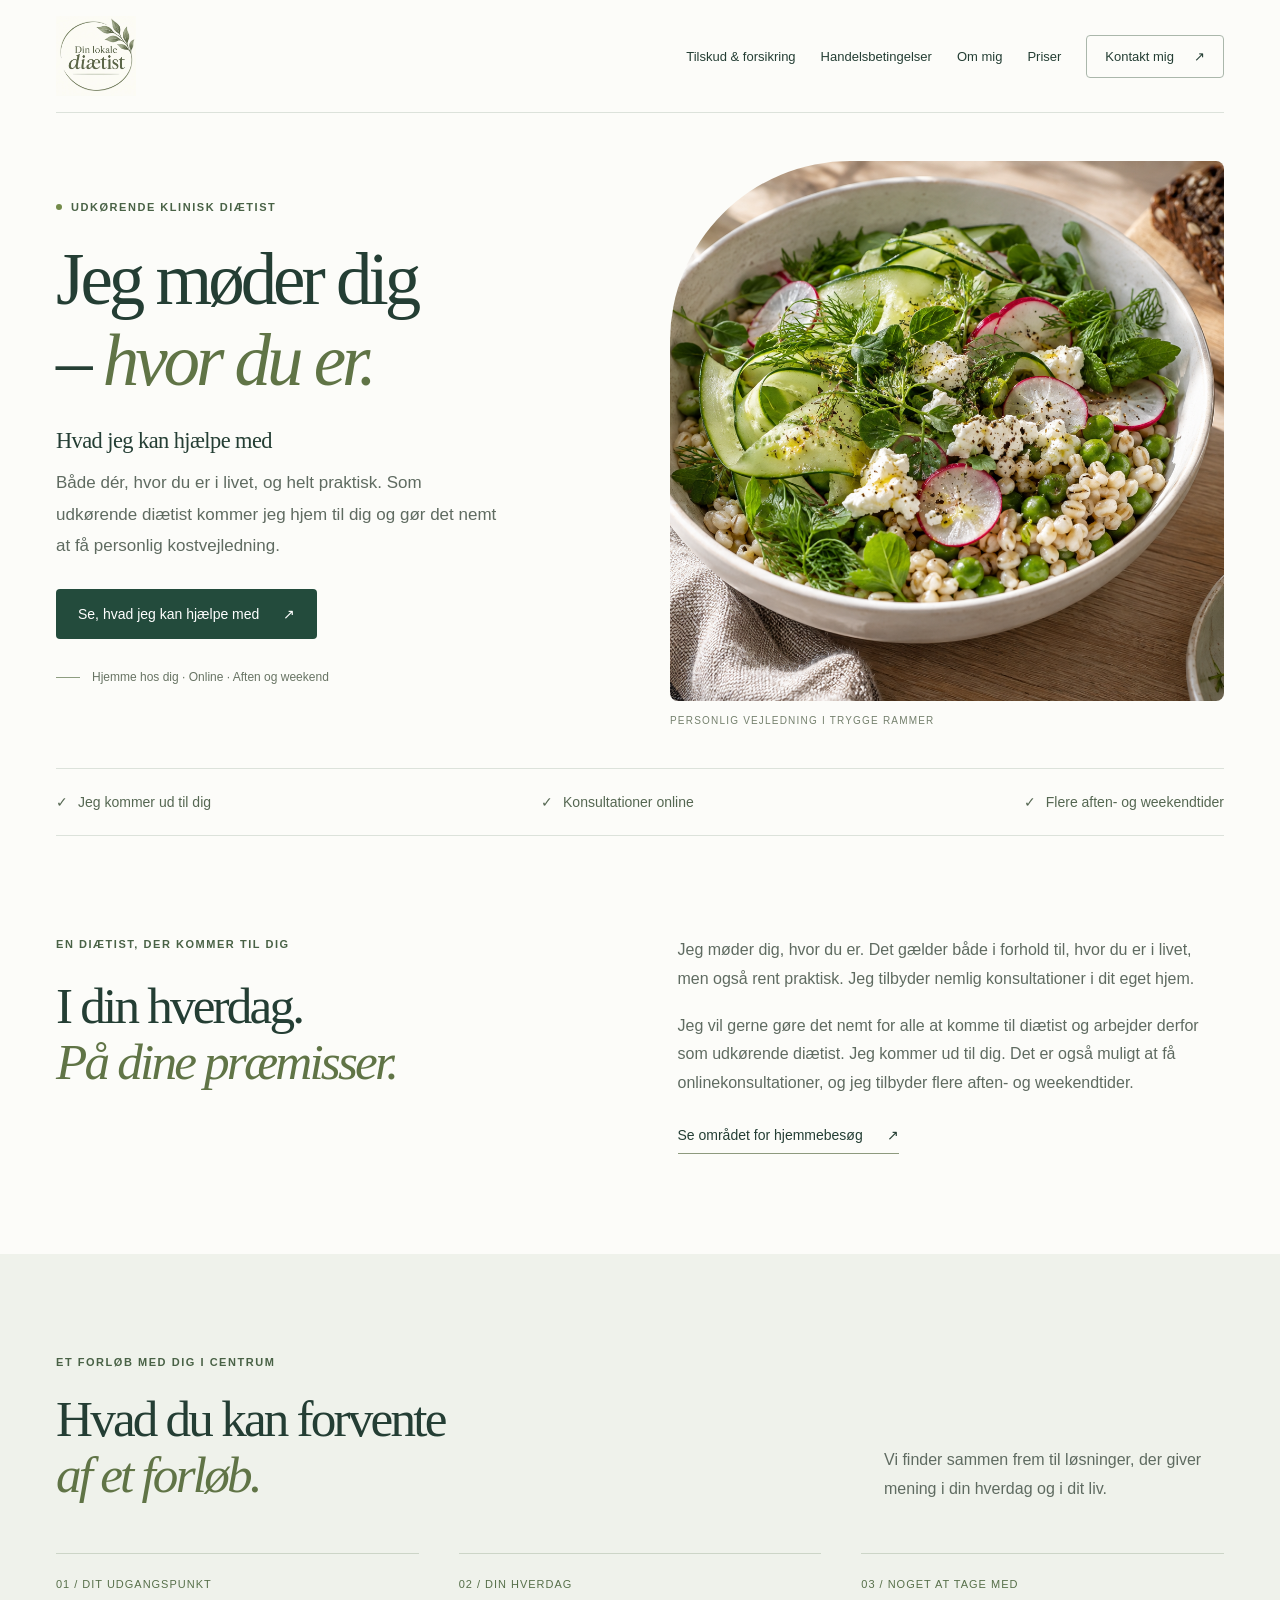
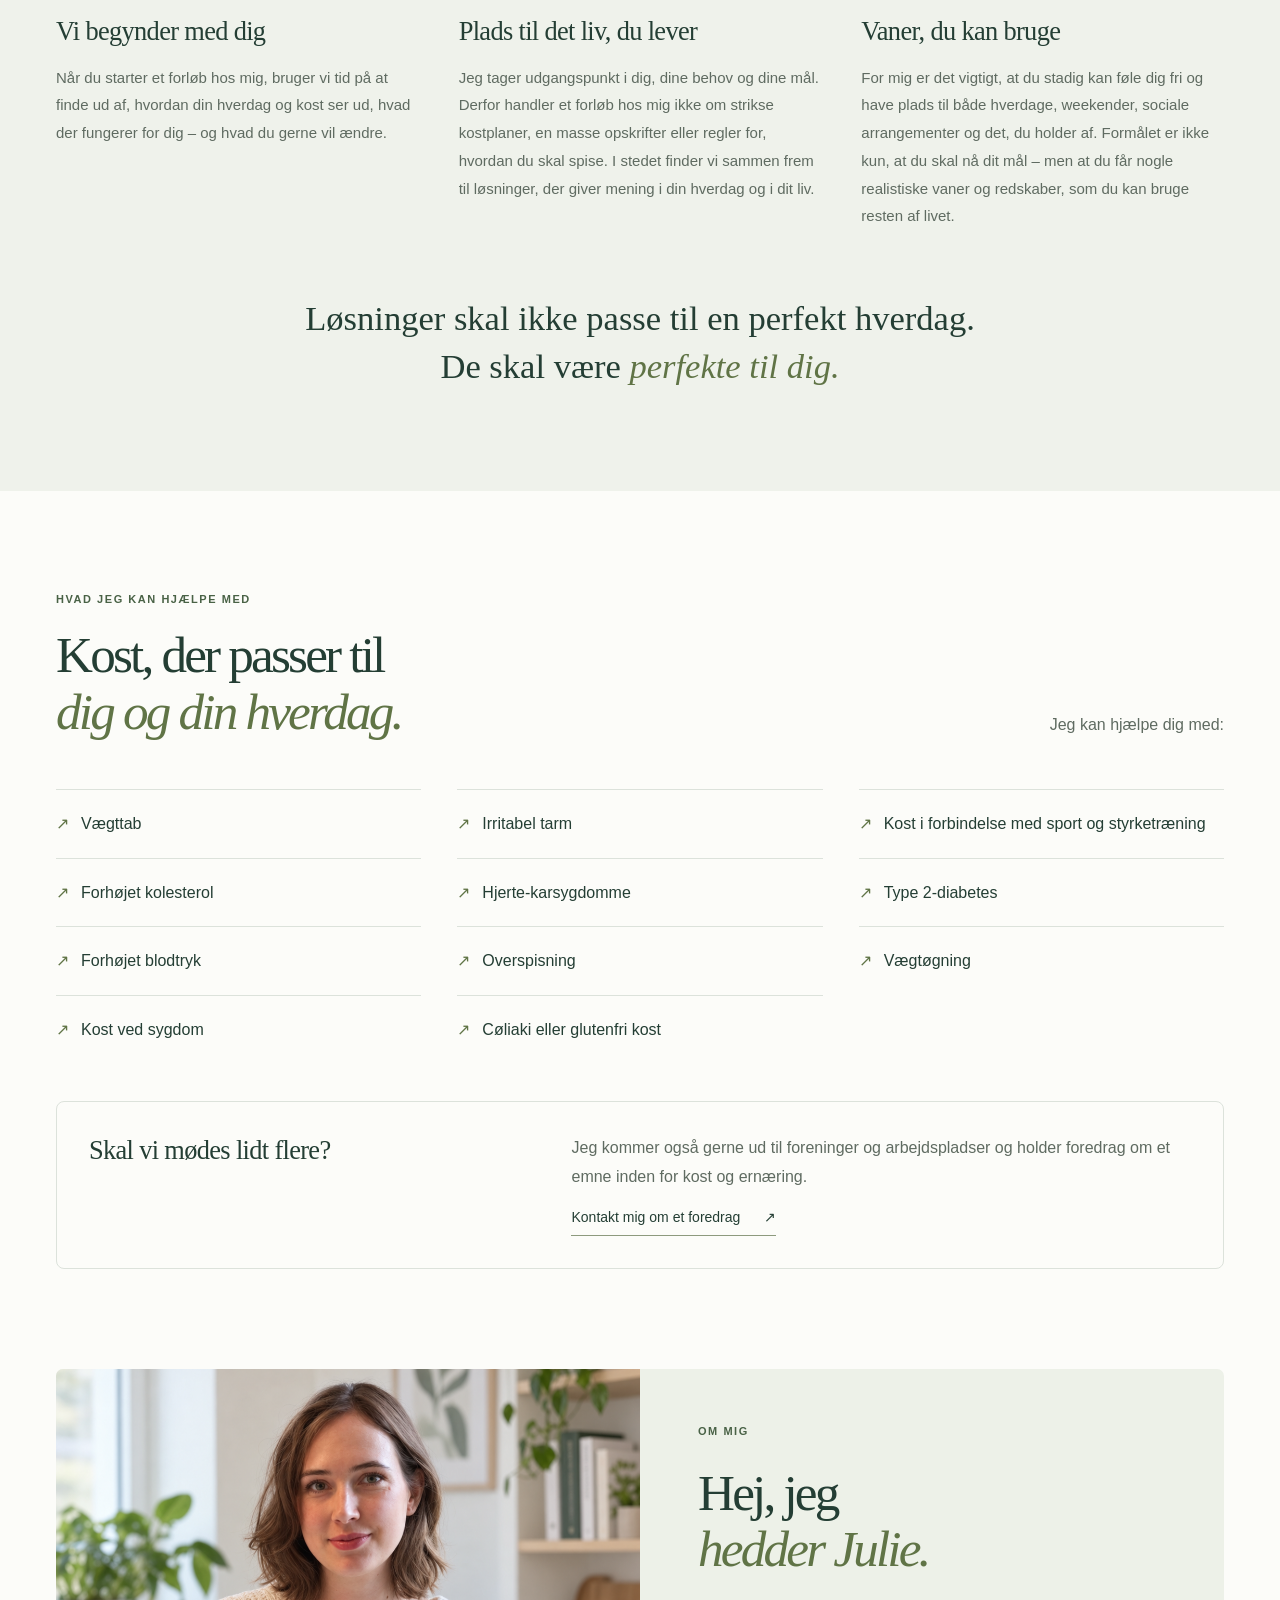
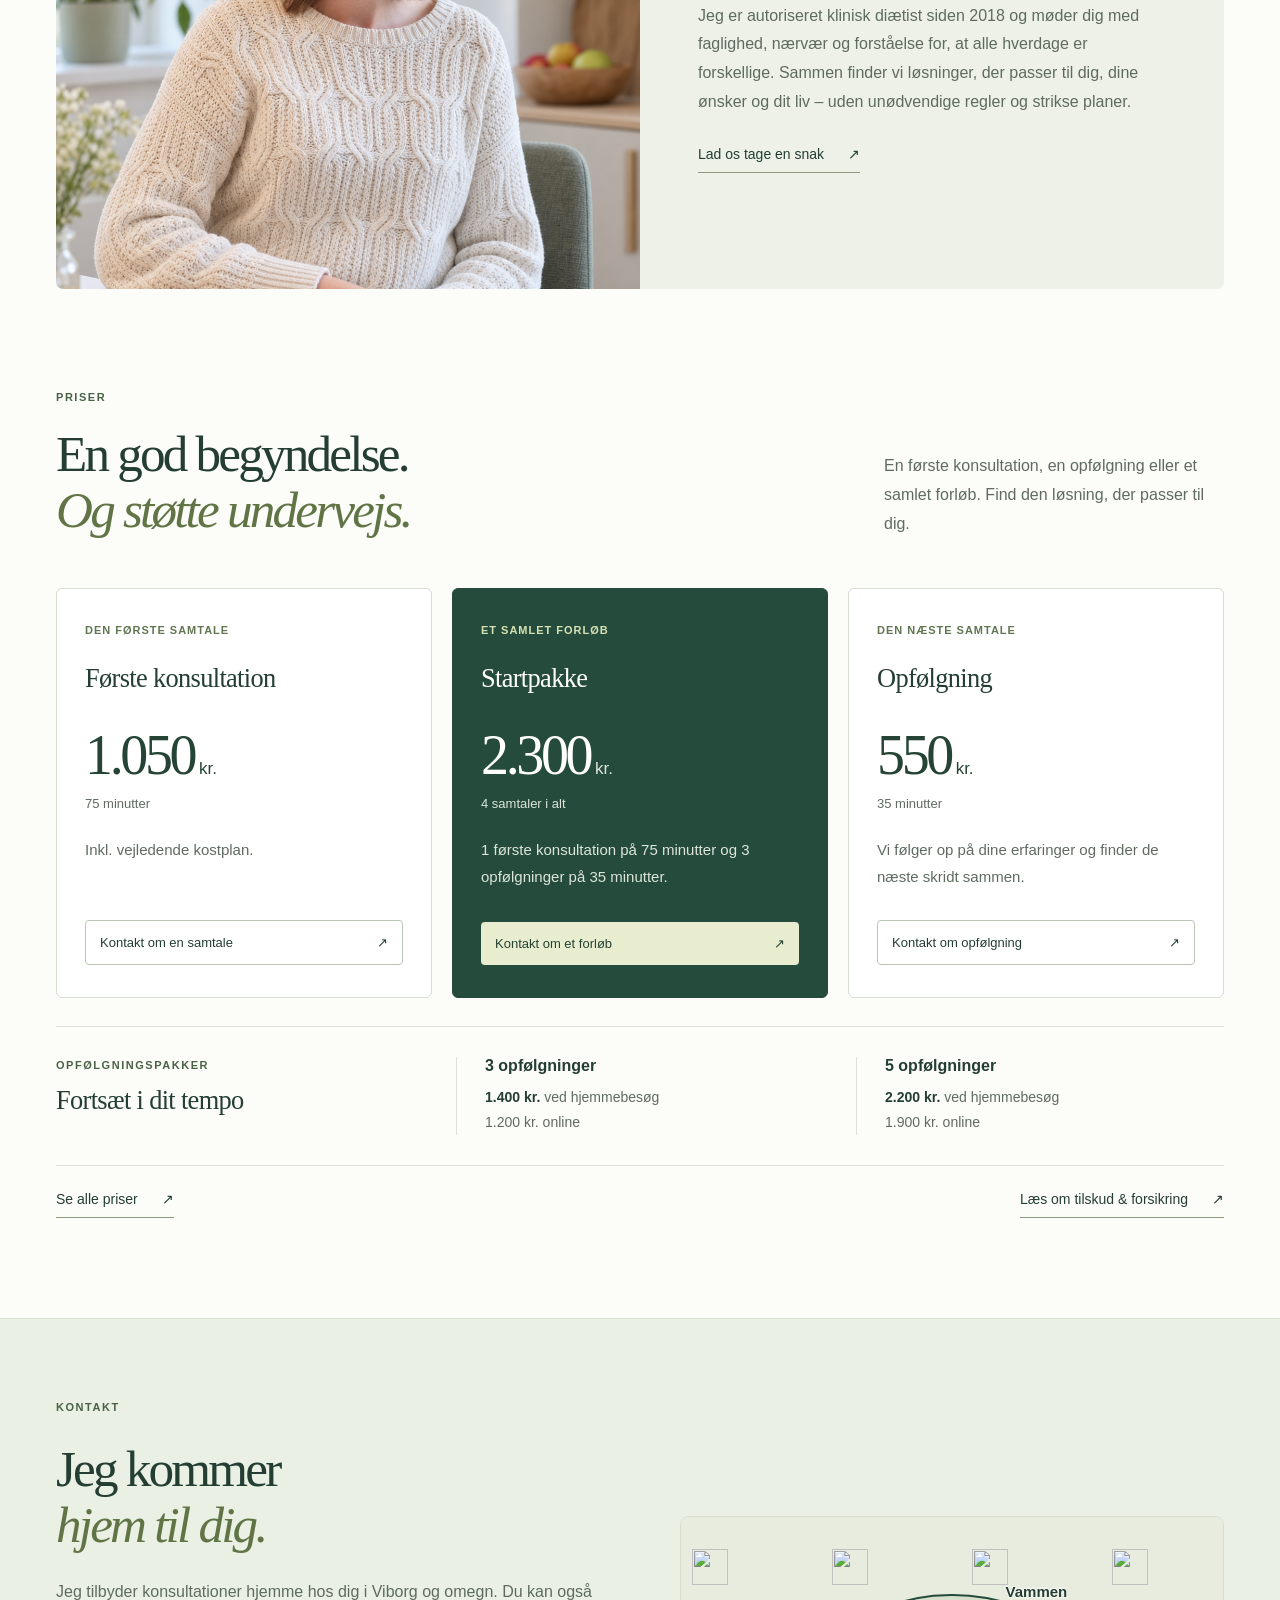
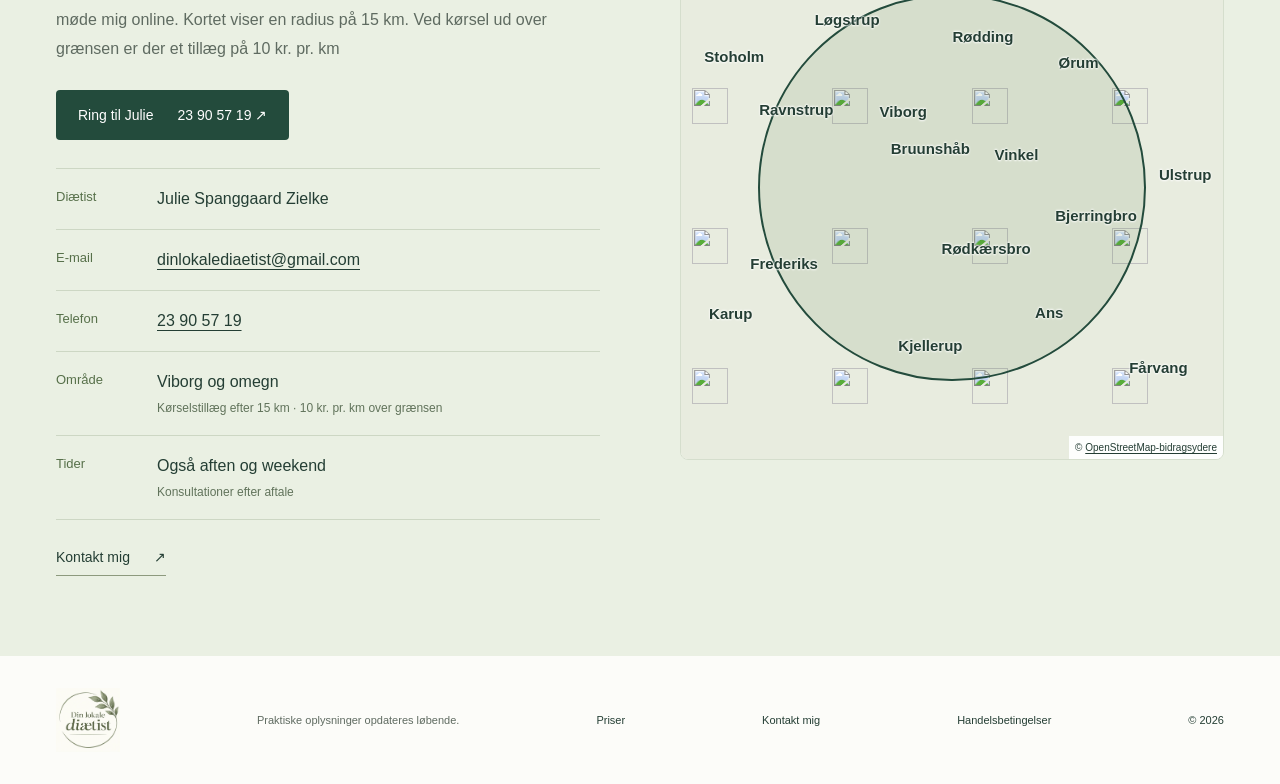
==== commit 6ce70763: "Add prices and contact pages for search discovery" ====
--- a/index.html
+++ b/index.html
@@ -6,10 +6,11 @@
   <meta name="description" content="Julie Spanggaard Zielke – udkørende klinisk diætist nær Viborg. Personlig kostvejledning hjemme hos dig eller online, med plads til din hverdag.">
   <meta name="theme-color" content="#254b3c">
   <title>Din lokale diætist | Jeg møder dig – hvor du er</title>
+  <link rel="canonical" href="https://dinlokalediaetist.dk/">
   <link rel="icon" href="favicon.ico" sizes="16x16 32x32 48x48">
   <link rel="icon" type="image/png" href="favicon.png" sizes="96x96">
   <link rel="apple-touch-icon" href="apple-touch-icon.png" sizes="180x180">
-  <link rel="stylesheet" href="styles.css?v=20261117-compact-logo">
+  <link rel="stylesheet" href="styles.css?v=20261117-sitelinks">
 </head>
 <body>
 <a class="skip-link" href="#indhold">Gå til indhold</a>
@@ -19,8 +20,8 @@
     <a href="tilskud-og-forsikring.html">Tilskud &amp; forsikring</a>
     <a href="handelsbetingelser.html">Handelsbetingelser</a>
     <a href="#om-mig">Om mig</a>
-    <a href="#priser">Priser</a>
-    <a class="nav-contact" href="#kontakt">Kontakt <span aria-hidden="true">↗</span></a>
+    <a href="priser.html">Priser</a>
+    <a class="nav-contact" href="kontakt.html">Kontakt mig <span aria-hidden="true">↗</span></a>
   </nav>
 </header>
 <main id="indhold">
@@ -81,13 +82,14 @@
       <article class="price-card"><p class="price-type">Den næste samtale</p><h3>Opfølgning</h3><p class="price"><strong>550</strong> kr.</p><p class="duration">35 minutter</p><p>Vi følger op på dine erfaringer og finder de næste skridt sammen.</p><a class="button button-outline" href="#kontakt">Kontakt om opfølgning <span aria-hidden="true">↗</span></a></article>
     </div>
     <div class="followup-packages"><div><p class="eyebrow">Opfølgningspakker</p><h3>Fortsæt i dit tempo</h3></div><div class="package"><h4>3 opfølgninger</h4><p><strong>1.400 kr.</strong> ved hjemmebesøg</p><p>1.200 kr. online</p></div><div class="package"><h4>5 opfølgninger</h4><p><strong>2.200 kr.</strong> ved hjemmebesøg</p><p>1.900 kr. online</p></div></div>
-    <div class="pricing-notes"><a class="text-link" href="tilskud-og-forsikring.html">Læs om tilskud &amp; forsikring <span aria-hidden="true">↗</span></a></div>
+    <div class="pricing-notes"><a class="text-link" href="priser.html">Se alle priser <span aria-hidden="true">↗</span></a><a class="text-link" href="tilskud-og-forsikring.html">Læs om tilskud &amp; forsikring <span aria-hidden="true">↗</span></a></div>
   </section>
   <section class="contact" id="kontakt" aria-labelledby="contact-title">
     <div class="contact-inner wrap">
       <div><p class="eyebrow">Kontakt</p><h2 id="contact-title">Jeg kommer<br><em>hjem til dig.</em></h2><p>Jeg tilbyder konsultationer hjemme hos dig i Viborg og omegn. Du kan også møde mig online. Kortet viser en radius på 15 km. Ved kørsel ud over grænsen er der et tillæg på 10 kr. pr. km</p>
         <a class="button button-dark contact-call" href="tel:+4523905719">Ring til Julie <span>23 90 57 19 ↗</span></a>
         <dl class="contact-details"><div><dt>Diætist</dt><dd>Julie Spanggaard Zielke</dd></div><div><dt>E-mail</dt><dd><a href="mailto:dinlokalediaetist@gmail.com">dinlokalediaetist@gmail.com</a></dd></div><div><dt>Telefon</dt><dd><a href="tel:+4523905719">23 90 57 19</a></dd></div><div><dt>Område</dt><dd>Viborg og omegn<span>Kørselstillæg efter 15 km · 10 kr. pr. km over grænsen</span></dd></div><div><dt>Tider</dt><dd>Også aften og weekend<span>Konsultationer efter aftale</span></dd></div></dl>
+        <a class="text-link" href="kontakt.html">Kontakt mig <span aria-hidden="true">↗</span></a>
       </div>
       <figure class="area-map">
         <div class="osm-map">
@@ -142,6 +144,6 @@
     </div>
   </section>
 </main>
-<footer class="site-footer wrap"><a class="footer-brand" href="index.html" aria-label="Din lokale diætist – forside"><img class="brand-logo" src="images/logo.jpg" alt="Din lokale diætist" width="64" height="64" loading="lazy" decoding="async"></a><p>Praktiske oplysninger opdateres løbende.</p><a href="handelsbetingelser.html">Handelsbetingelser</a><span>© 2026</span></footer>
+<footer class="site-footer wrap"><a class="footer-brand" href="index.html" aria-label="Din lokale diætist – forside"><img class="brand-logo" src="images/logo.jpg" alt="Din lokale diætist" width="64" height="64" loading="lazy" decoding="async"></a><p>Praktiske oplysninger opdateres løbende.</p><a href="priser.html">Priser</a><a href="kontakt.html">Kontakt mig</a><a href="handelsbetingelser.html">Handelsbetingelser</a><span>© 2026</span></footer>
 </body>
 </html>
--- a/styles.css
+++ b/styles.css
@@ -134,6 +134,14 @@
 .document p+p{margin-top:16px}
 .document li{line-height:1.8;margin-bottom:12px;color:var(--muted-foreground)}
 .document p a{text-decoration:underline;text-underline-offset:3px}
+.detail-page{padding-block:54px 80px;min-height:65vh}
+.page-intro{max-width:760px;margin-bottom:40px}
+.page-intro h1{font-size:clamp(2.7rem,5vw,4.5rem);margin-bottom:24px;overflow-wrap:anywhere}
+.page-section+.page-section{margin-top:40px;padding-top:32px;border-top:1px solid var(--border)}
+.page-section>h2{font-size:clamp(1.8rem,3vw,2.5rem);margin-bottom:24px;letter-spacing:-.035em}
+.page-section>p+p{margin-top:16px}
+.contact-page-grid{display:grid;grid-template-columns:1fr 1fr;gap:60px;align-items:start}
+.contact-page-grid .text-link{overflow-wrap:anywhere}
 @media(min-width:1500px){.hero{padding-top:60px}.hero-image{height:570px}}
 @media(max-width:1100px){.wrap{width:calc(100% - 64px)}.site-header{flex-wrap:wrap;gap:20px;padding-block:16px}.site-header nav{gap:22px}.hero{gap:35px}.hero-image{height:500px}.hero h1{font-size:4rem}.approach-copy{padding:40px 35px}.price-card{padding:26px 20px}.contact-inner{gap:40px}.intro{gap:40px}.values{font-size:13px}.pricing-notes{display:block}.pricing-notes .text-link{margin-top:16px}}
 @media(max-width:760px){
@@ -154,6 +162,7 @@
   .contact-inner{grid-template-columns:1fr;gap:38px;padding-block:54px}.contact-details>div{grid-template-columns:75px 1fr}
   .site-footer{flex-wrap:wrap;gap:18px;padding-block:20px}.site-footer p{order:3;flex-basis:100%;max-width:none}.site-footer>span{margin-left:auto}
   .document{padding-block:40px 64px}.back-link{margin-bottom:32px}
+  .detail-page{padding-block:40px 64px}.contact-page-grid{grid-template-columns:1fr;gap:40px}
 }
 @media(max-width:370px){.help-list{grid-template-columns:1fr}.hero h1{font-size:2.85rem}.hero-image{height:360px}.hero-note .note-line{display:none}.button{font-size:13px;padding:16px;gap:12px}.image-label{font-size:9px}}
 @media(prefers-reduced-motion:reduce){html{scroll-behavior:auto}*,*::before,*::after{transition:none!important}}
